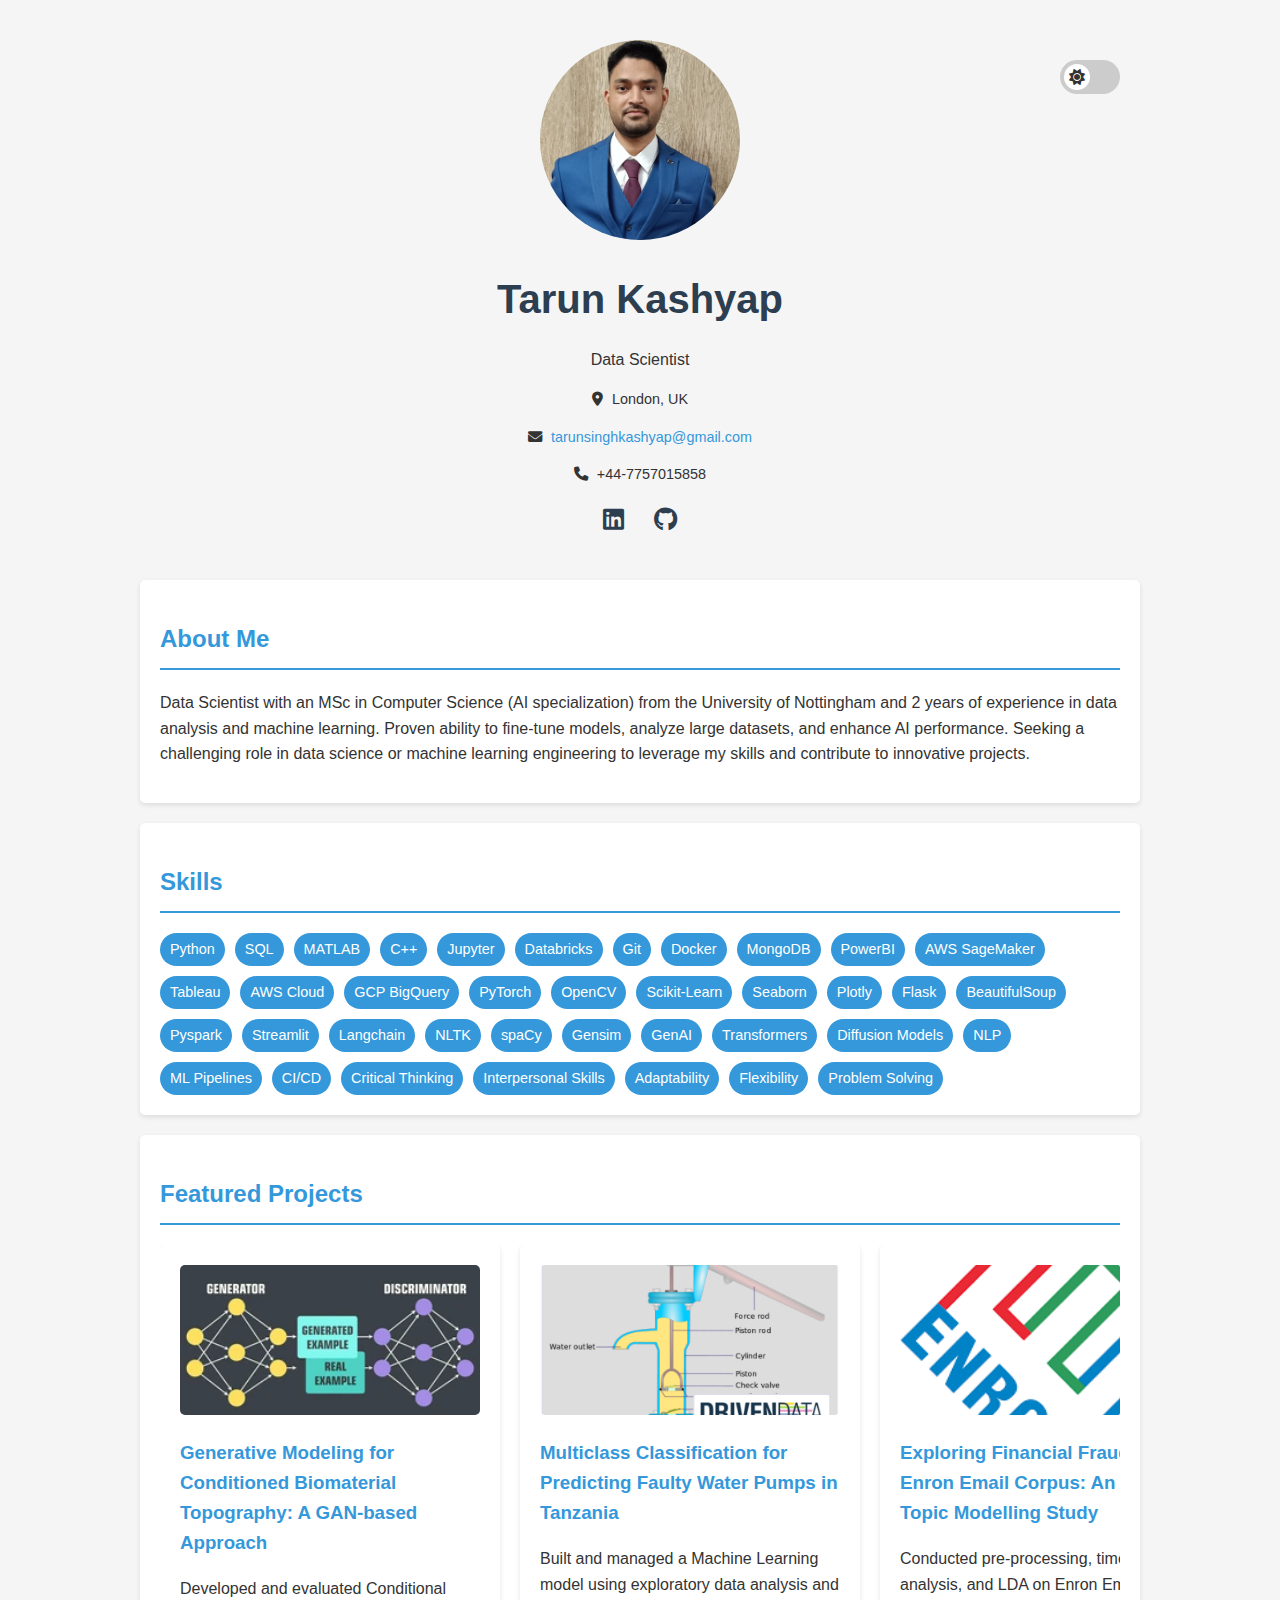
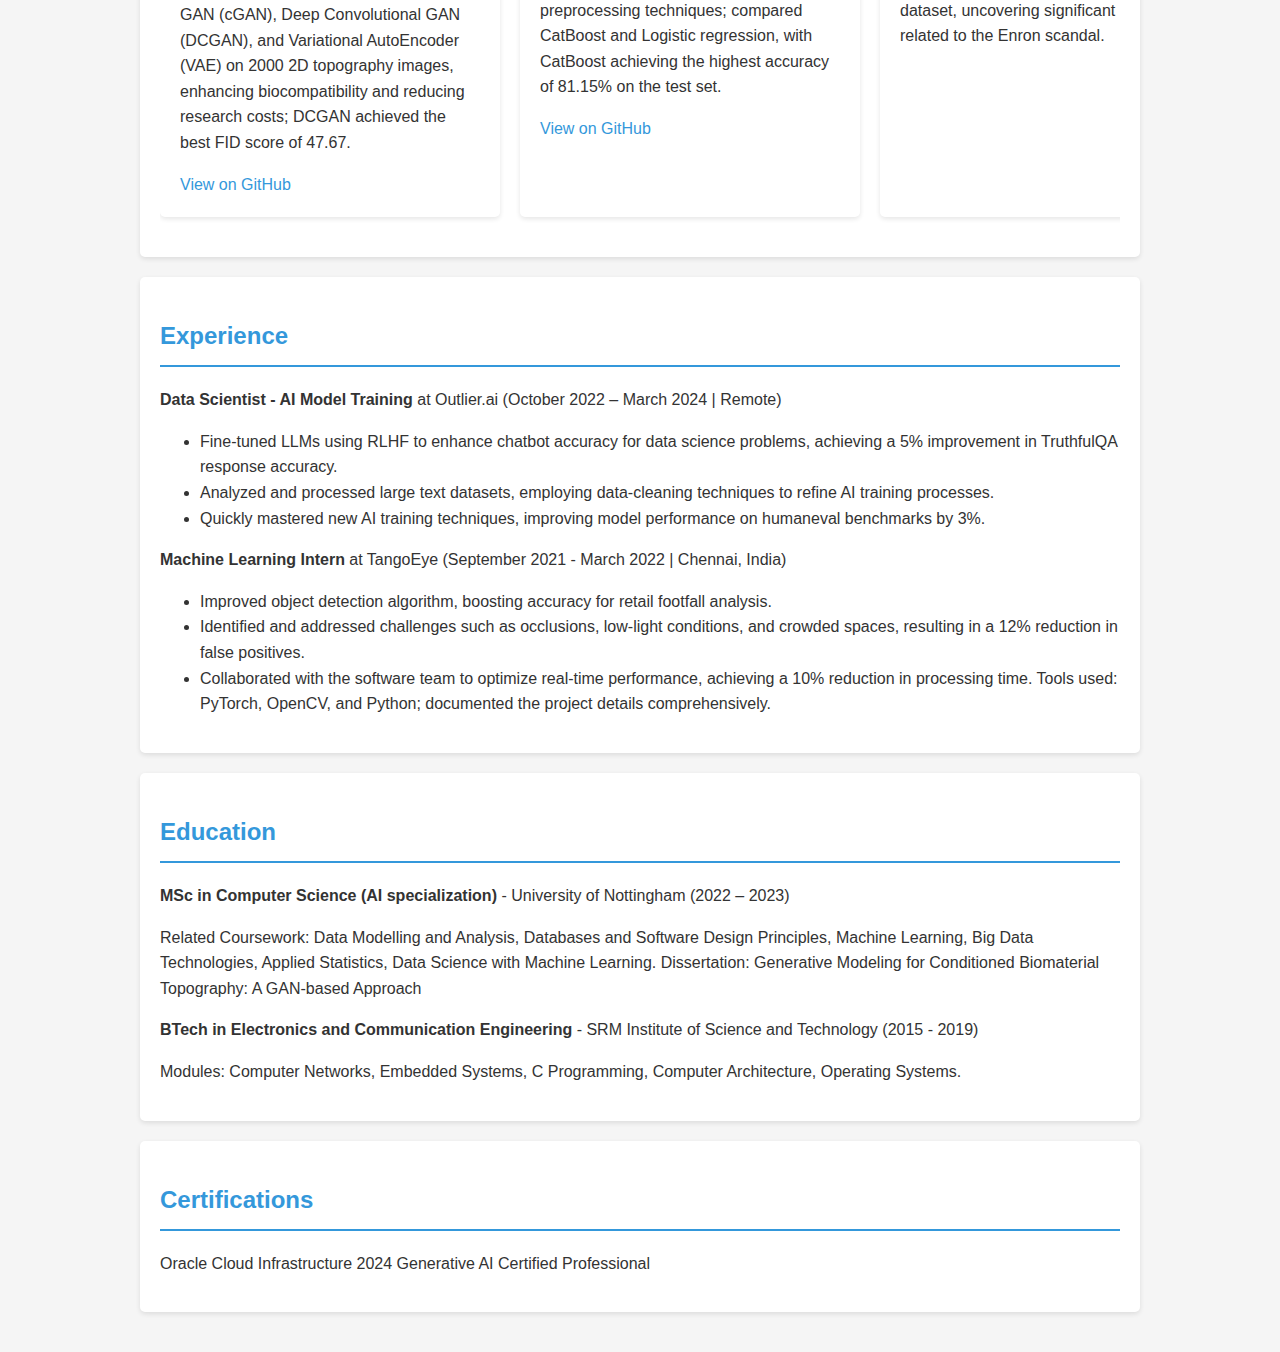
==== index.html @ b8c48413 "update" ====
<!DOCTYPE html>
<html lang="en">
<head>
  <meta charset="UTF-8">
  <meta name="viewport" content="width=device-width, initial-scale=1.0">
  <title>Tarun Kashyap - Data Scientist</title>
  <link rel="stylesheet" href="../css/styles.css">
  <link rel="stylesheet" href="https://cdnjs.cloudflare.com/ajax/libs/font-awesome/6.1.1/css/all.min.css">
  <script src="../js/scripts.js" defer></script>
</head>
<body>
  <header>
    <div class="theme-switch-wrapper">
      <label class="theme-switch" for="checkbox">
        <input type="checkbox" id="checkbox" />
        <div class="slider round"></div>
      </label>
    </div>
    <img src="html/images/profile-image.png" alt="Tarun Kashyap" class="profile-img">
    <h1>Tarun Kashyap</h1>
    <p>Data Scientist</p>
    <div class="personal-info">
      <p><i class="fas fa-map-marker-alt"></i> London, UK</p>
      <p><i class="fas fa-envelope"></i> <a href="mailto:tarunsinghkashyap@gmail.com">tarunsinghkashyap@gmail.com</a></p>
      <p><i class="fas fa-phone"></i> +44-7757015858</p>
    </div>
    <div class="contact-icons">
      <a href="https://www.linkedin.com/in/tarun-kashyap/" title="LinkedIn"><i class="fab fa-linkedin"></i></a>
      <a href="https://github.com/tarunk42" title="GitHub"><i class="fab fa-github"></i></a>
    </div>
  </header>

  <section class="section">
    <h2>About Me</h2>
    <p>Data Scientist with an MSc in Computer Science (AI specialization) from the University of Nottingham and 2 years of experience in data analysis and machine learning. Proven ability to fine-tune models, analyze large datasets, and enhance AI performance. Seeking a challenging role in data science or machine learning engineering to leverage my skills and contribute to innovative projects.</p>
  </section>

  <section class="section">
    <h2>Skills</h2>
    <div class="skills">
      <span class="skill">Python</span>
      <span class="skill">SQL</span>
      <span class="skill">MATLAB</span>
      <span class="skill">C++</span>
      <span class="skill">Jupyter</span>
      <span class="skill">Databricks</span>
      <span class="skill">Git</span>
      <span class="skill">Docker</span>
      <span class="skill">MongoDB</span>
      <span class="skill">PowerBI</span>
      <span class="skill">AWS SageMaker</span>
      <span class="skill">Tableau</span>
      <span class="skill">AWS Cloud</span>
      <span class="skill">GCP BigQuery</span>
      <span class="skill">PyTorch</span>
      <span class="skill">OpenCV</span>
      <span class="skill">Scikit-Learn</span>
      <span class="skill">Seaborn</span>
      <span class="skill">Plotly</span>
      <span class="skill">Flask</span>
      <span class="skill">BeautifulSoup</span>
      <span class="skill">Pyspark</span>
      <span class="skill">Streamlit</span>
      <span class="skill">Langchain</span>
      <span class="skill">NLTK</span>
      <span class="skill">spaCy</span>
      <span class="skill">Gensim</span>
      <span class="skill">GenAI</span>
      <span class="skill">Transformers</span>
      <span class="skill">Diffusion Models</span>
      <span class="skill">NLP</span>
      <span class="skill">ML Pipelines</span>
      <span class="skill">CI/CD</span>
      <span class="skill">Critical Thinking</span>
      <span class="skill">Interpersonal Skills</span>
      <span class="skill">Adaptability</span>
      <span class="skill">Flexibility</span>
      <span class="skill">Problem Solving</span>
    </div>
  </section>

  <section class="section">
    <h2>Featured Projects</h2>
    <div class="projects-container">
      <div class="projects">
        <div class="project">
          <img src="html/images/gan.png" alt="GAN Project" class="project-img">
          <h3>Generative Modeling for Conditioned Biomaterial Topography: A GAN-based Approach</h3>
          <p>Developed and evaluated Conditional GAN (cGAN), Deep Convolutional GAN (DCGAN), and Variational AutoEncoder (VAE) on 2000 2D topography images, enhancing biocompatibility and reducing research costs; DCGAN achieved the best FID score of 47.67.</p>
          <a href="https://github.com/tarunk42/Masters_Dissertation">View on GitHub</a>
        </div>
        <div class="project">
          <img src="html/images/tanzania.png" alt="Water Pump Classification" class="project-img">
          <h3>Multiclass Classification for Predicting Faulty Water Pumps in Tanzania</h3>
          <p>Built and managed a Machine Learning model using exploratory data analysis and preprocessing techniques; compared CatBoost and Logistic regression, with CatBoost achieving the highest accuracy of 81.15% on the test set.</p>
          <a href="https://github.com/tarunk42/Multiclass-Classification-for-Predicting-Faulty-Water-Pumps-in-Tanzania">View on GitHub</a>
        </div>
        <div class="project">
          <img src="html/images/enron.png" alt="Enron Email Analysis" class="project-img">
          <h3>Exploring Financial Fraud in Enron Email Corpus: An LDA Topic Modelling Study</h3>
          <p>Conducted pre-processing, time-series analysis, and LDA on Enron Email dataset, uncovering significant insights related to the Enron scandal.</p>
          <!-- <a href="https://github.com/tarunk42/enron-email-analysis">View on GitHub</a> -->
        </div>
        <div class="project">
          <img src="html/images/h1n1_flu.png" alt="H1N1 Vaccine Prediction" class="project-img">
          <h3>H1N1 and Seasonal Vaccine Prediction</h3>
          <p>Predicted H1N1/seasonal flu vaccine uptake using NCIRD's 2009 U.S. pandemic data, applying data wrangling, preprocessing, and feature engineering techniques. Implemented Logistic Regression and XGBoost models, with XGBoost achieving the best performance with an ROC score of 0.8535.</p>
          <!-- <a href="https://github.com/tarunk42/h1n1-vaccine-prediction">View on GitHub</a> -->
        </div>
      </div>
    </div>
  </section>
  
  <section class="section">
    <h2>Experience</h2>
    <p><strong>Data Scientist - AI Model Training</strong> at Outlier.ai (October 2022 – March 2024 | Remote)</p>
    <ul>
      <li>Fine-tuned LLMs using RLHF to enhance chatbot accuracy for data science problems, achieving a 5% improvement in TruthfulQA response accuracy.</li>
      <li>Analyzed and processed large text datasets, employing data-cleaning techniques to refine AI training processes.</li>
      <li>Quickly mastered new AI training techniques, improving model performance on humaneval benchmarks by 3%.</li>
    </ul>
    <p><strong>Machine Learning Intern</strong> at TangoEye (September 2021 - March 2022 | Chennai, India)</p>
    <ul>
      <li>Improved object detection algorithm, boosting accuracy for retail footfall analysis.</li>
      <li>Identified and addressed challenges such as occlusions, low-light conditions, and crowded spaces, resulting in a 12% reduction in false positives.</li>
      <li>Collaborated with the software team to optimize real-time performance, achieving a 10% reduction in processing time. Tools used: PyTorch, OpenCV, and Python; documented the project details comprehensively.</li>
    </ul>
  </section>

  <section class="section">
    <h2>Education</h2>
    <p><strong>MSc in Computer Science (AI specialization)</strong> - University of Nottingham (2022 – 2023)</p>
    <p>Related Coursework: Data Modelling and Analysis, Databases and Software Design Principles, Machine Learning, Big Data Technologies, Applied Statistics, Data Science with Machine Learning. Dissertation: Generative Modeling for Conditioned Biomaterial Topography: A GAN-based Approach</p>
    <p><strong>BTech in Electronics and Communication Engineering</strong> - SRM Institute of Science and Technology (2015 - 2019)</p>
    <p>Modules: Computer Networks, Embedded Systems, C Programming, Computer Architecture, Operating Systems.</p>
  </section>

  <section class="section">
    <h2>Certifications</h2>
    <p>Oracle Cloud Infrastructure 2024 Generative AI Certified Professional</p>
  </section>

  <button id="scroll-to-top" title="Go to top">
    <i class="fas fa-arrow-up"></i>
  </button>

</body>
</html>
---- css/styles.css ----
:root {
  --bg-color: #f5f5f5;
  --text-color: #333;
  --header-color: #2c3e50;
  --accent-color: #3498db;
  --section-bg: white;
  --shadow-color: rgba(0,0,0,0.1);
}
body {
  font-family: 'Roboto', sans-serif;
  line-height: 1.6;
  color: var(--text-color);
  max-width: 1000px;
  margin: 0 auto;
  padding: 20px;
  background-color: var(--bg-color);
  transition: background-color 0.3s, color 0.3s;
}
body.dark-theme {
  --bg-color: #1a1a1a;
  --text-color: #f5f5f5;
  --header-color: #ecf0f1;
  --accent-color: #3498db;
  --section-bg: #2c3e50;
  --shadow-color: rgba(255,255,255,0.1);
}
header {
  text-align: center;
  margin-bottom: 40px;
  position: relative;
}
h1 {
  color: var(--header-color);
  font-size: 2.5em;
  margin-bottom: 10px;
}
h2 {
  color: var(--accent-color);
  border-bottom: 2px solid var(--accent-color);
  padding-bottom: 10px;
}
.profile-img {
  width: 200px;
  height: 200px;
  border-radius: 50%;
  margin: 20px auto;
  display: block;
  object-fit: cover;
}
.section {
  background-color: var(--section-bg);
  padding: 20px;
  margin-bottom: 20px;
  border-radius: 5px;
  box-shadow: 0 2px 5px var(--shadow-color);
}
.skills {
  display: flex;
  flex-wrap: wrap;
  gap: 10px;
}
.skill {
  background-color: var(--accent-color);
  color: white;
  padding: 5px 10px;
  border-radius: 20px;
  font-size: 0.9em;
}
.projects-container {
  overflow-x: auto;
  padding-bottom: 20px;
}
.projects {
  display: flex;
  gap: 20px;
  width: max-content;
}
.project {
  background-color: var(--section-bg);
  border-radius: 5px;
  box-shadow: 0 2px 5px var(--shadow-color);
  padding: 20px;
  transition: transform 0.3s ease;
  width: 300px;
  flex-shrink: 0;
}
.project:hover {
  transform: translateY(-5px);
}
.project h3 {
  color: var(--accent-color);
  margin-top: 0;
}
.project-img {
  width: 100%;
  height: 150px;
  object-fit: cover;
  border-radius: 5px;
  margin-bottom: 15px;
}
a {
  color: var(--accent-color);
  text-decoration: none;
}
a:hover {
  text-decoration: underline;
}
.contact-icons {
  display: flex;
  justify-content: center;
  gap: 30px;
  margin-top: 15px;
}
.contact-icons a {
  color: var(--header-color);
  font-size: 1.5em;
  transition: color 0.3s ease;
}
.contact-icons a:hover {
  color: var(--accent-color);
}
.personal-info {
  font-size: 0.9em;
  color: var(--text-color);
  margin-top: 5px;
}
.personal-info i {
  margin-right: 5px;
}
.theme-switch-wrapper {
  position: absolute;
  top: 20px;
  right: 20px;
  display: flex;
  align-items: center;
}
.theme-switch {
  display: inline-block;
  height: 34px;
  position: relative;
  width: 60px;
}
.theme-switch input {
  display:none;
}
.slider {
  background-color: #ccc;
  bottom: 0;
  cursor: pointer;
  left: 0;
  position: absolute;
  right: 0;
  top: 0;
  transition: .4s;
}
.slider:before {
  background-color: #fff;
  bottom: 4px;
  content: "\f185";
  font-family: 'Font Awesome 5 Free';
  font-weight: 900;
  height: 26px;
  left: 4px;
  line-height: 26px;
  position: absolute;
  text-align: center;
  transition: .4s;
  width: 26px;
}
input:checked + .slider {
  background-color: var(--accent-color);
}
input:checked + .slider:before {
  transform: translateX(26px);
  content: "\f186";
}
.slider.round {
  border-radius: 34px;
}
.slider.round:before {
  border-radius: 50%;
}
#scroll-to-top {
  position: fixed;
  bottom: 20px;
  right: 20px;
  background-color: var(--accent-color);
  color: white;
  border: none;
  border-radius: 50%;
  width: 50px;
  height: 50px;
  font-size: 24px;
  cursor: pointer;
  display: none;
  transition: opacity 0.3s, visibility 0.3s;
  opacity: 0;
  visibility: hidden;
  z-index: 1000;
}
#scroll-to-top:hover {
  background-color: #2980b9;
}
#scroll-to-top.visible {
  display: block;
  opacity: 1;
  visibility: visible;
}
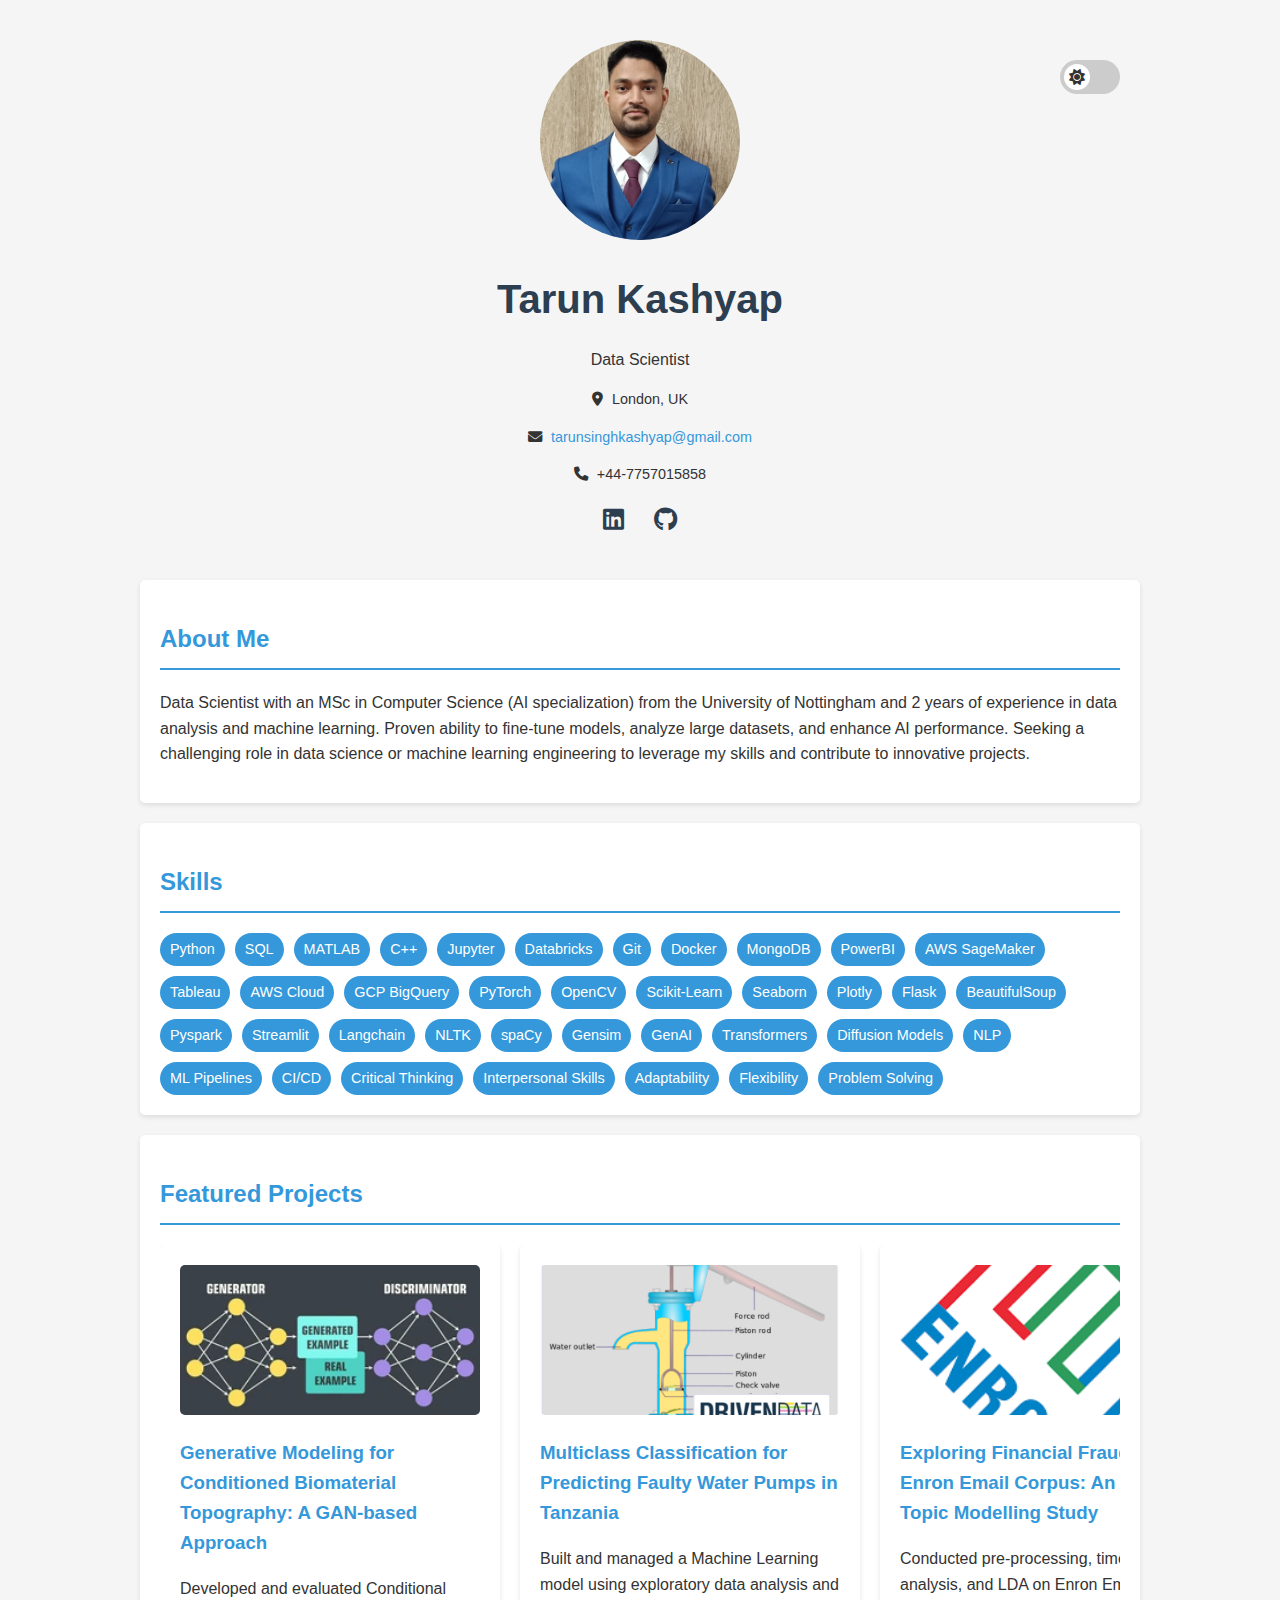
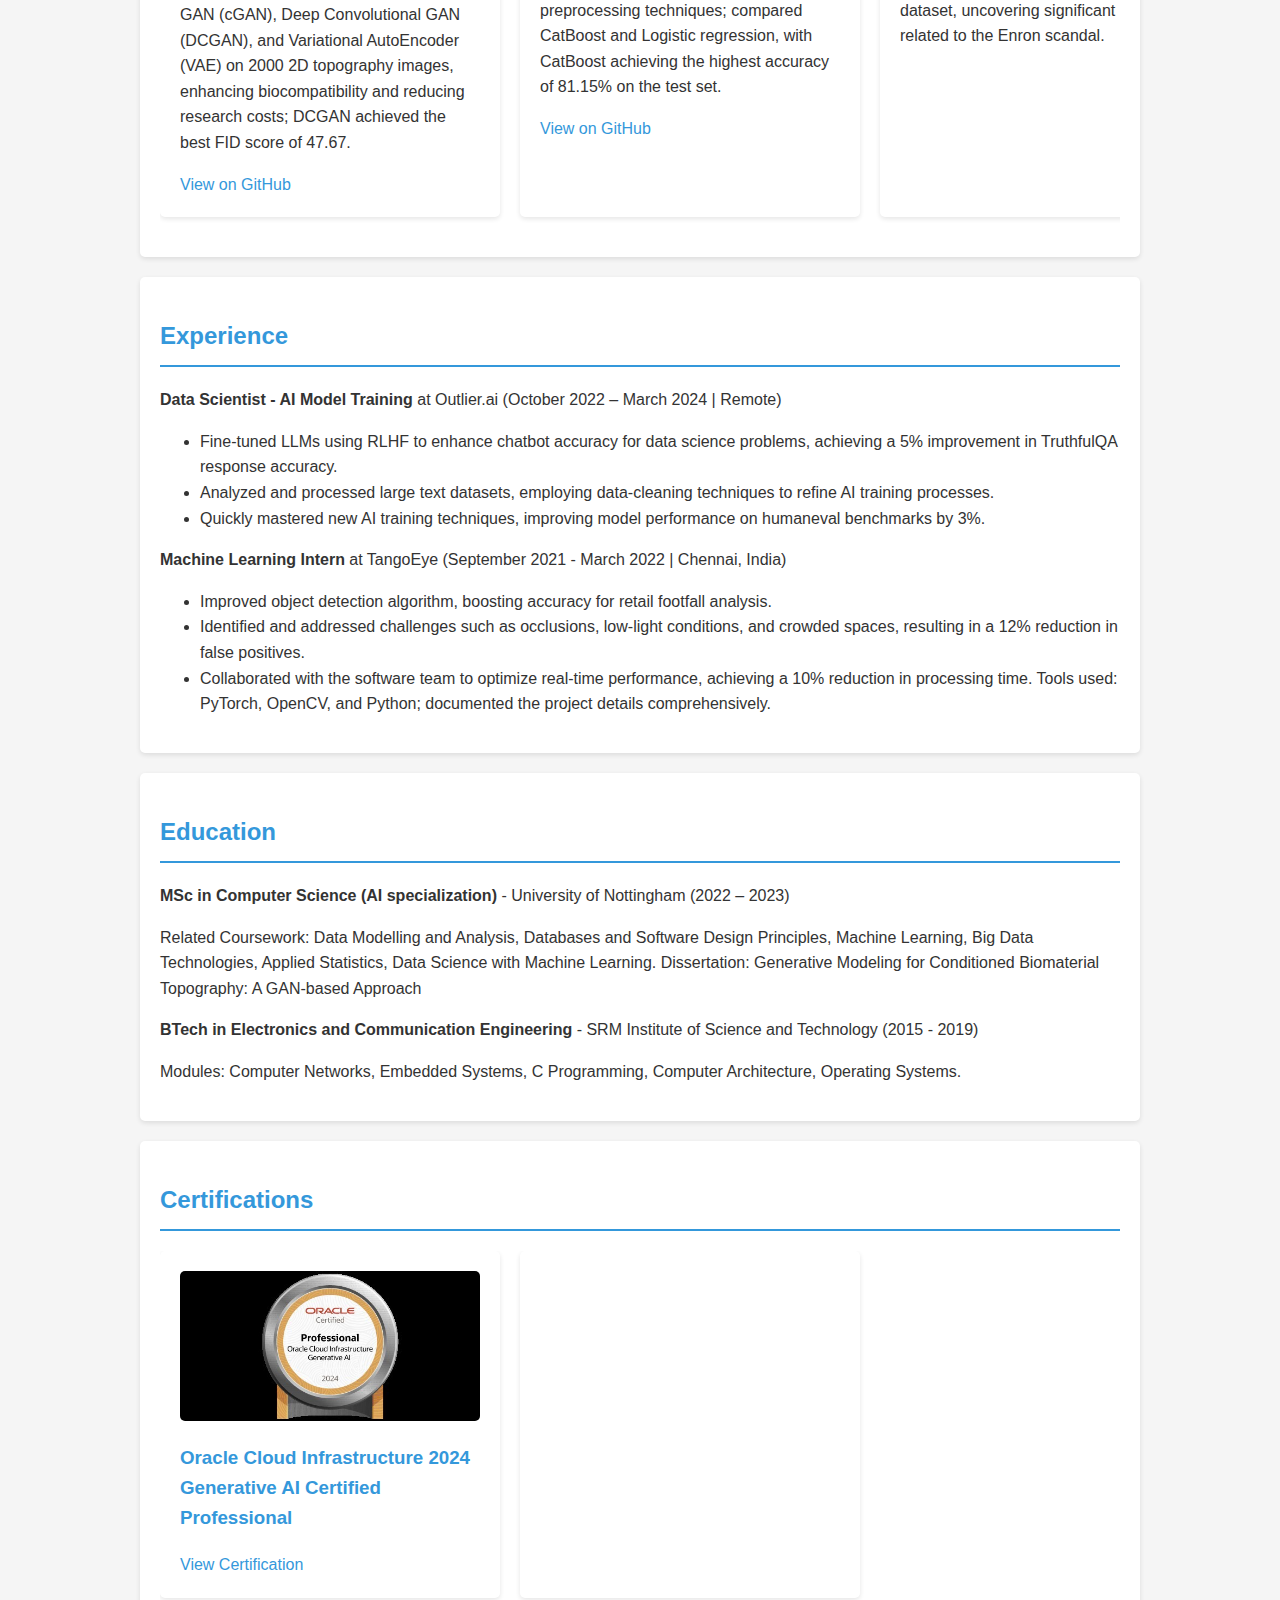
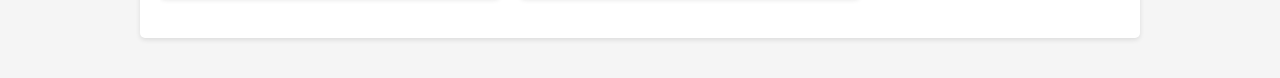
==== commit c6f8ce64: "certification" ====
--- a/index.html
+++ b/index.html
@@ -137,7 +137,16 @@
 
   <section class="section">
     <h2>Certifications</h2>
-    <p>Oracle Cloud Infrastructure 2024 Generative AI Certified Professional</p>
+    <div class="projects-container">
+      <div class="projects">
+        <div class="project">
+          <img src="html/images/certification.jpg" alt="GAN Project" class="project-img">
+          <h3>Oracle Cloud Infrastructure 2024 Generative AI Certified Professional</h3>
+          <a href="https://catalog-education.oracle.com/pls/certview/sharebadge?id=42A19369B43EAD4795D42077953FCA64D907F205FBCA4A24A3C10E869C2F4BA9">View Certification</a>
+        </div>
+        <div class="project">
+      </div>
+    </div>
   </section>
 
   <button id="scroll-to-top" title="Go to top">
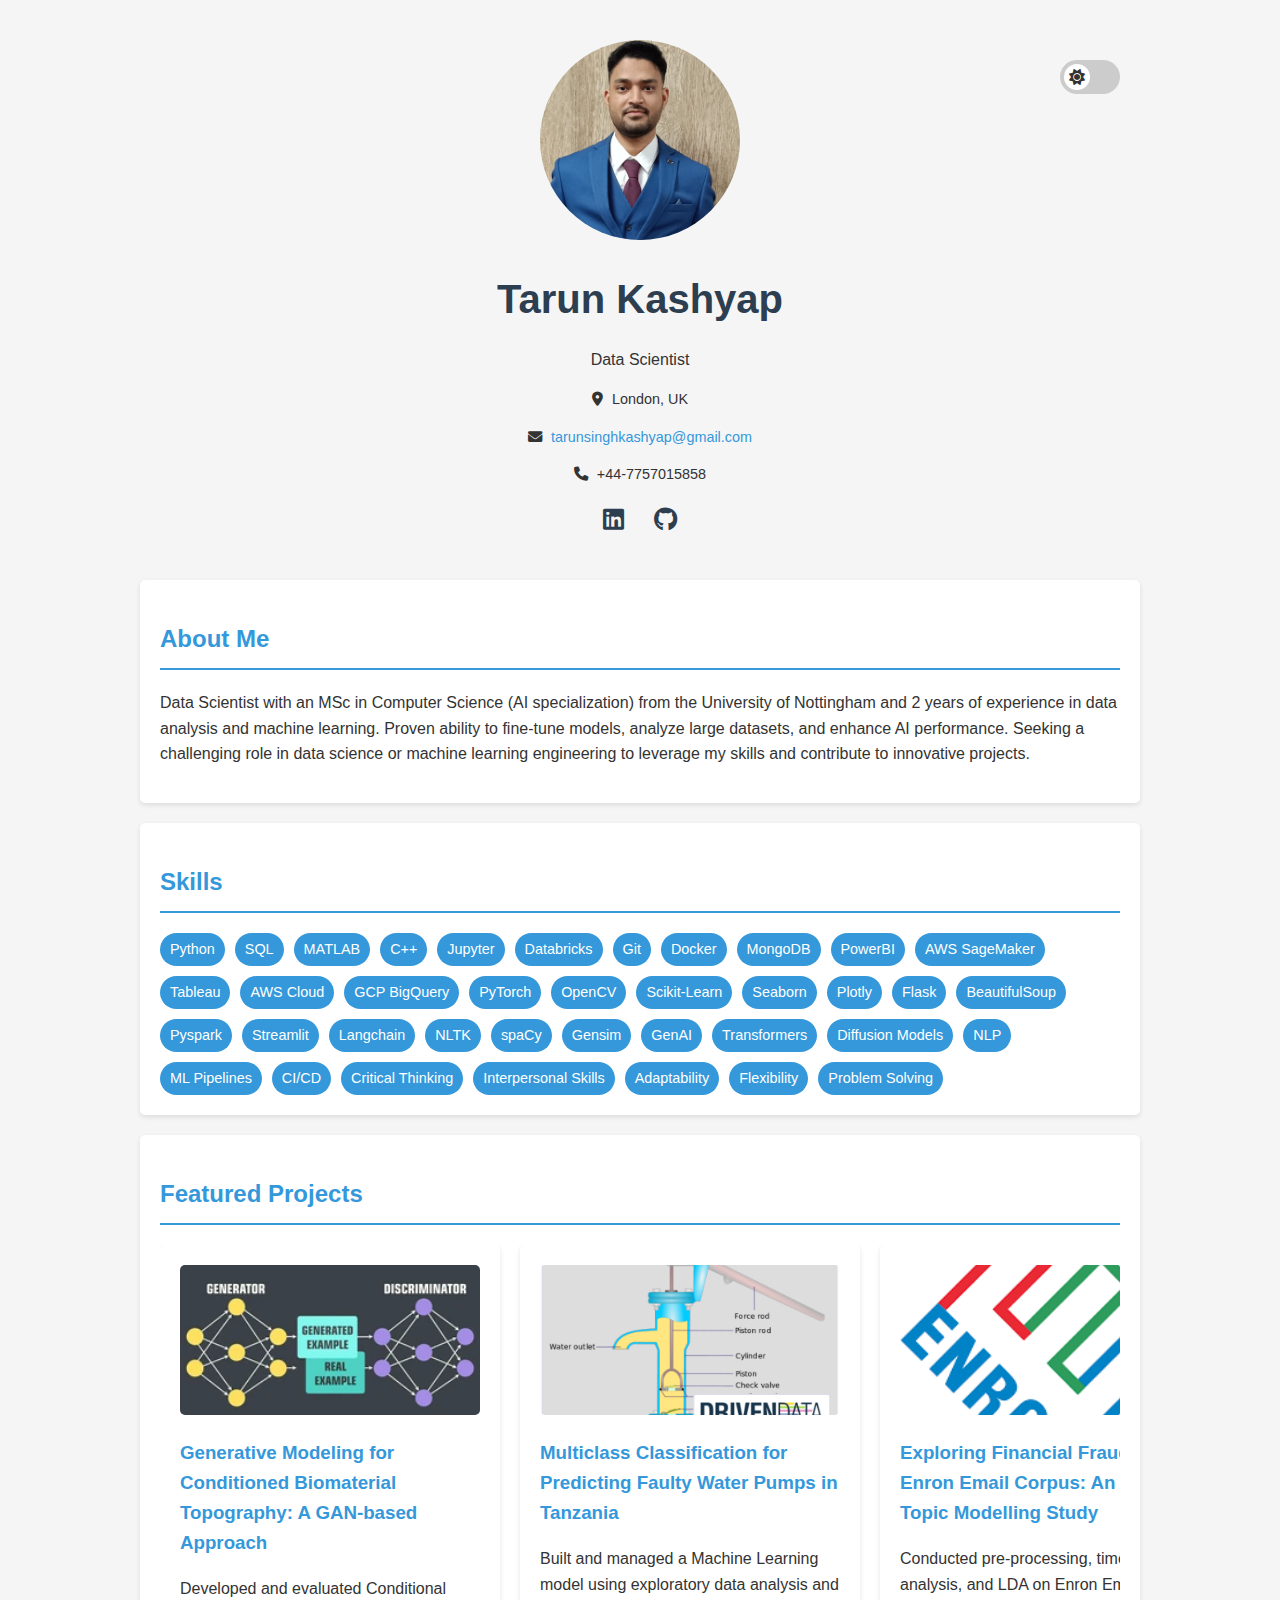
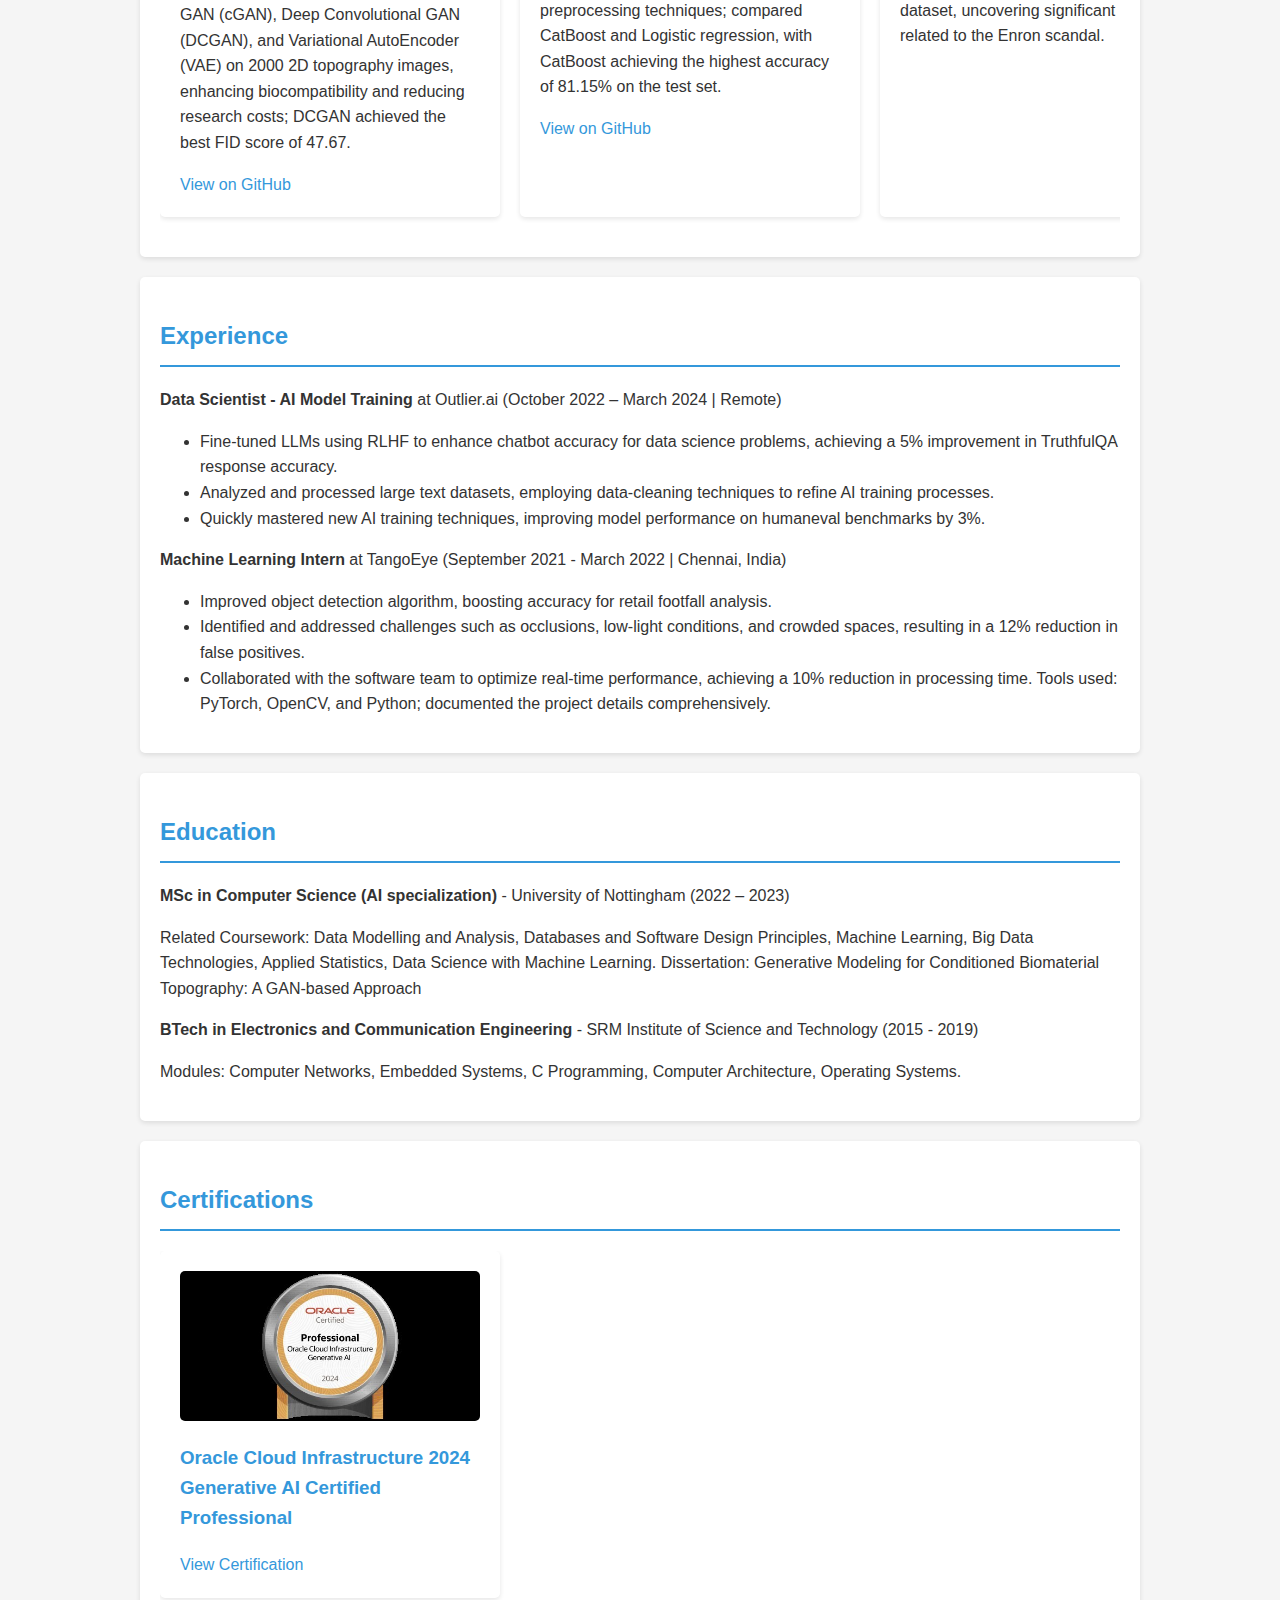
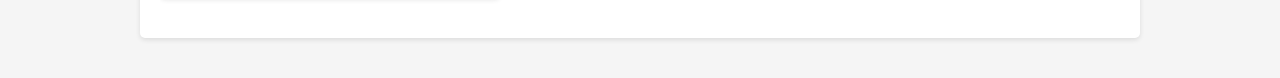
==== commit a41bee61: "certifications" ====
--- a/index.html
+++ b/index.html
@@ -144,7 +144,6 @@
           <h3>Oracle Cloud Infrastructure 2024 Generative AI Certified Professional</h3>
           <a href="https://catalog-education.oracle.com/pls/certview/sharebadge?id=42A19369B43EAD4795D42077953FCA64D907F205FBCA4A24A3C10E869C2F4BA9">View Certification</a>
         </div>
-        <div class="project">
       </div>
     </div>
   </section>
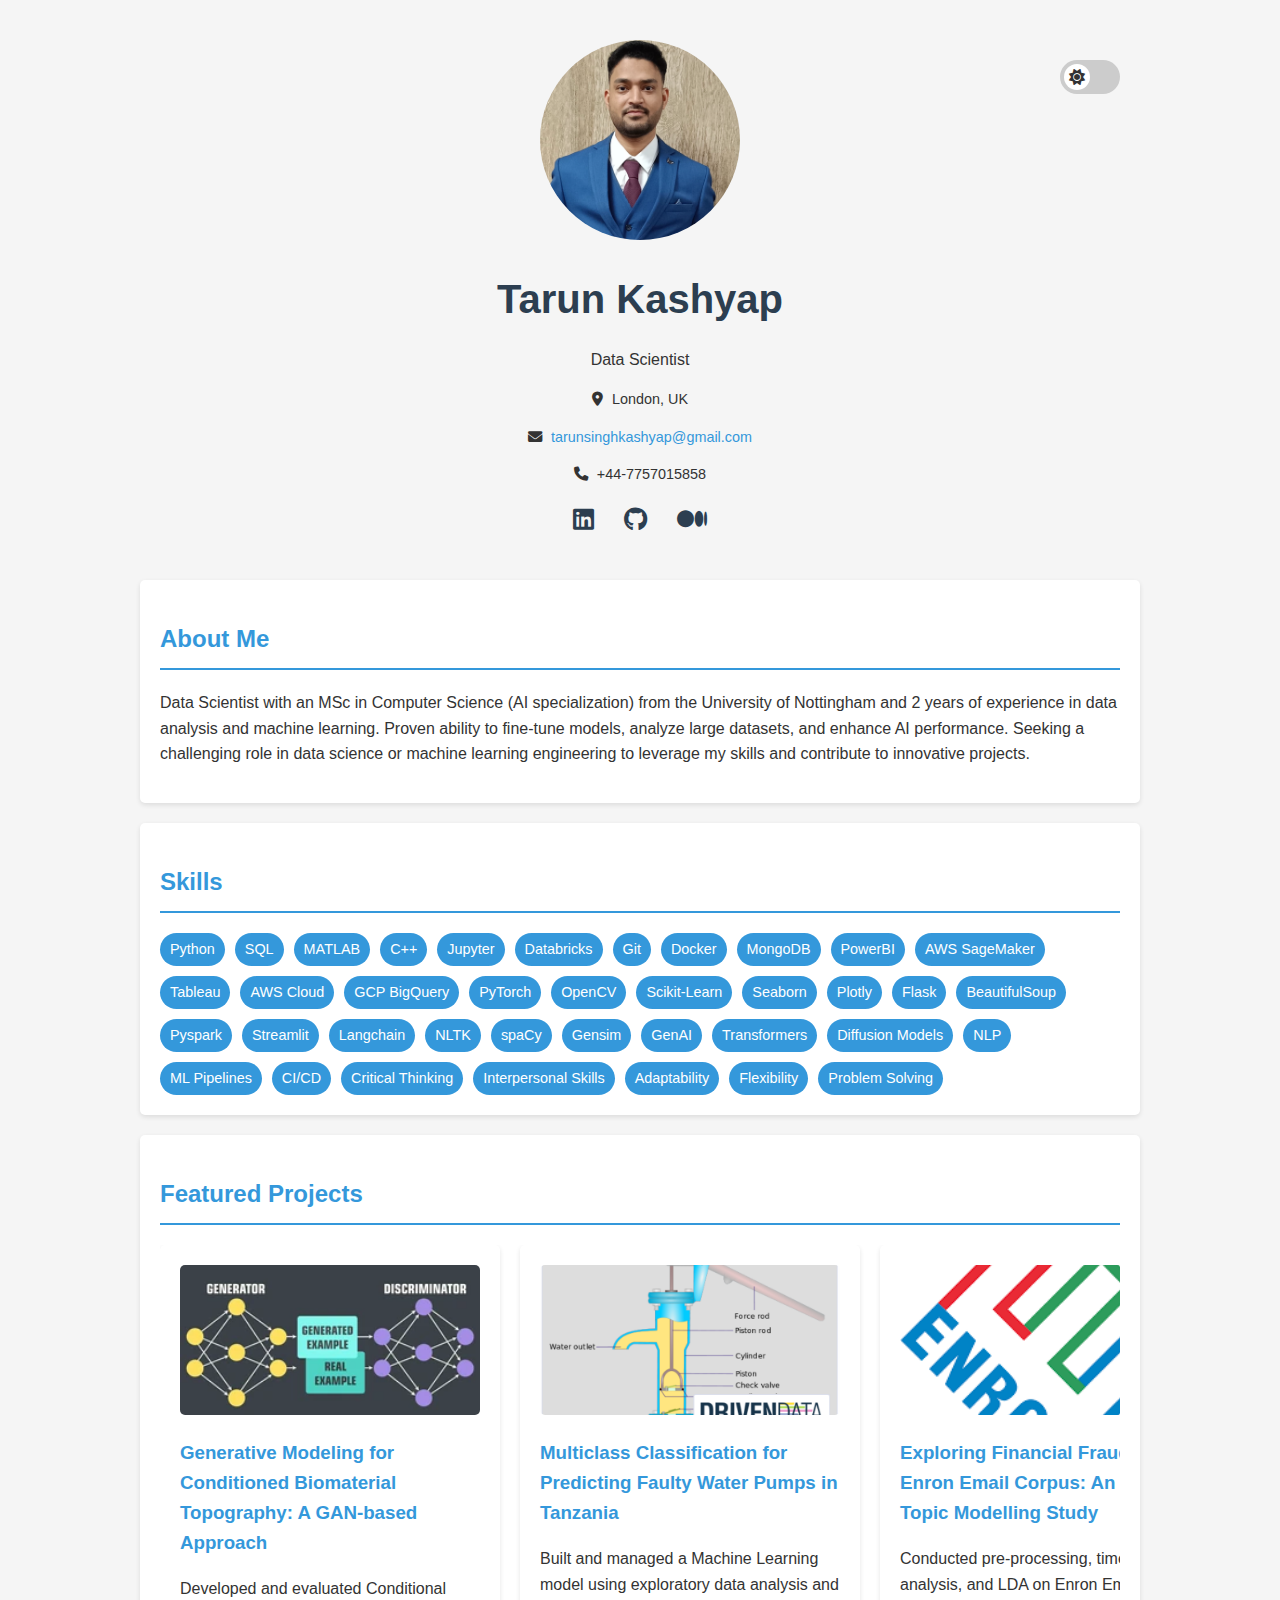
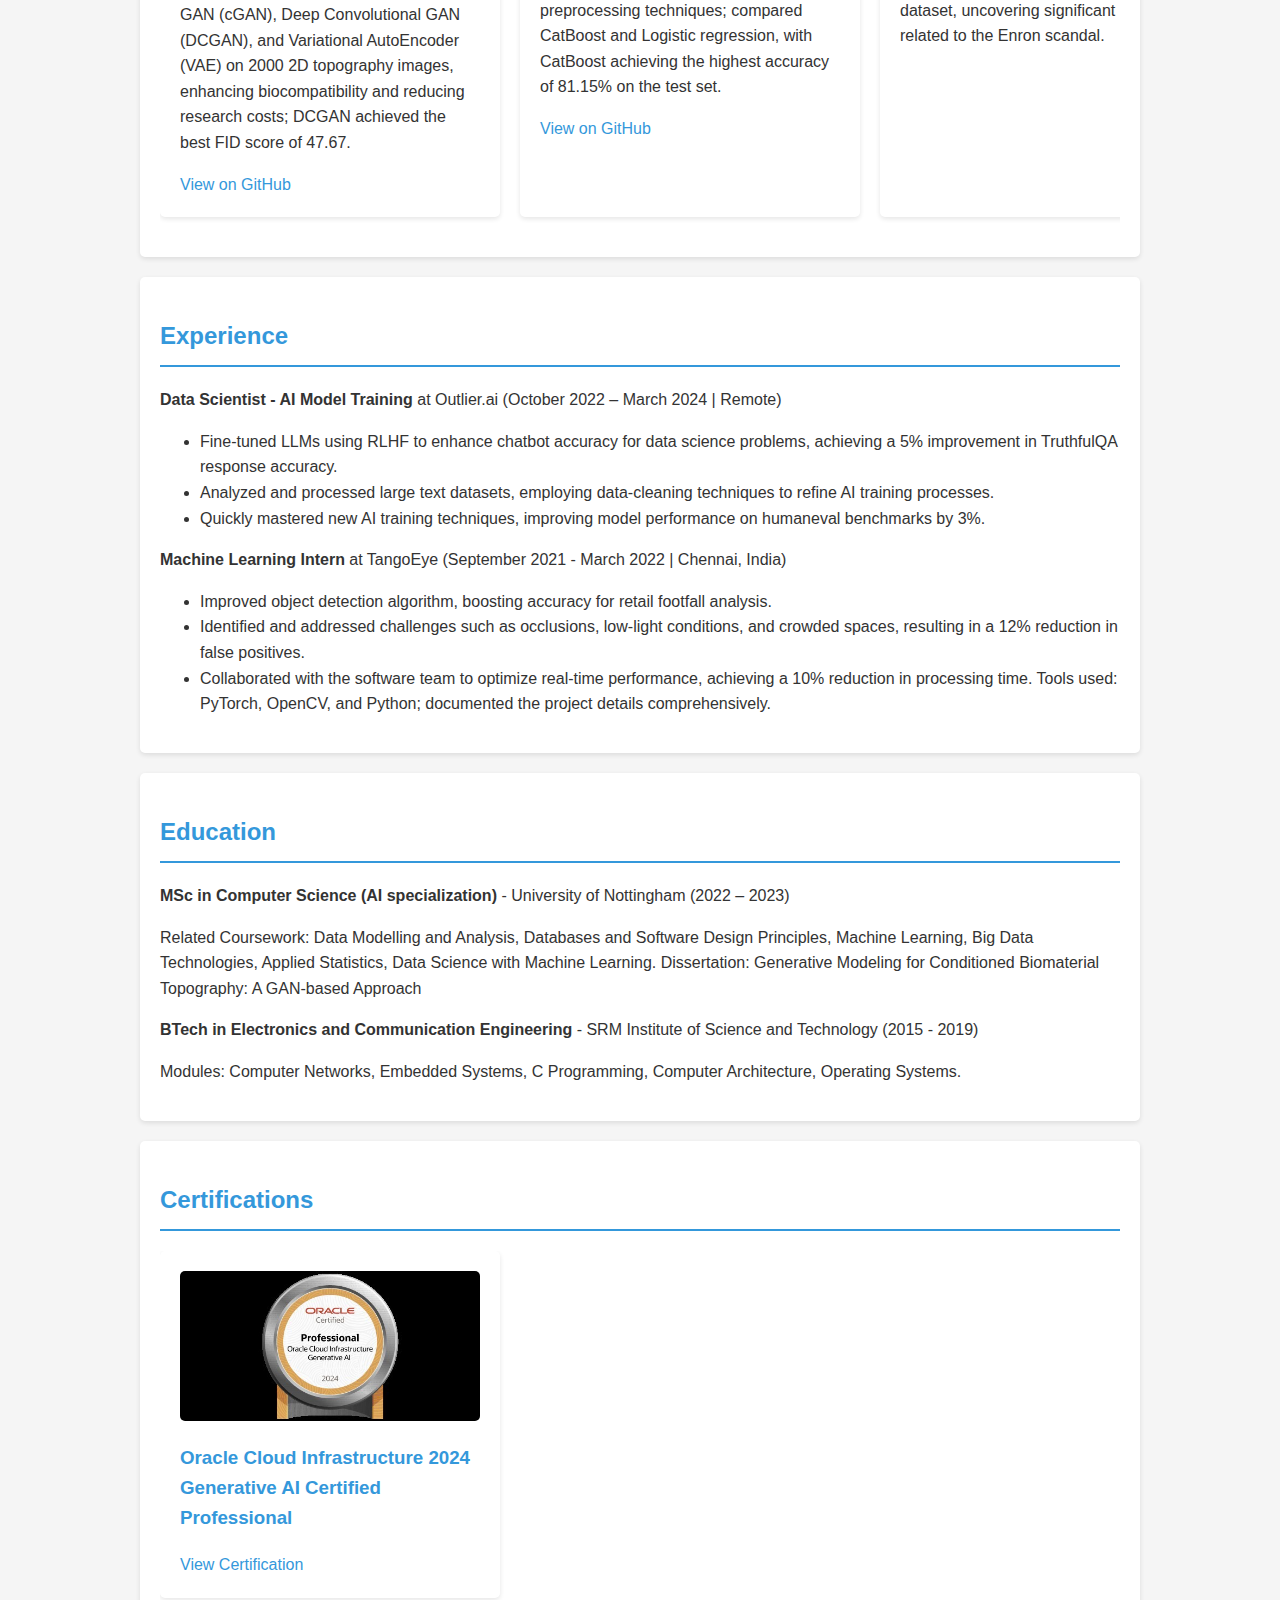
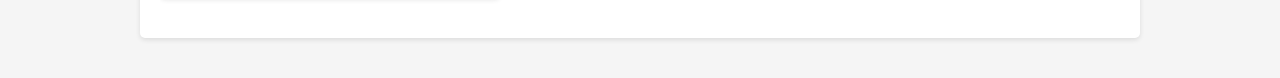
==== commit 36fe2762: "added medium link" ====
--- a/index.html
+++ b/index.html
@@ -27,6 +27,7 @@
     <div class="contact-icons">
       <a href="https://www.linkedin.com/in/tarun-kashyap/" title="LinkedIn"><i class="fab fa-linkedin"></i></a>
       <a href="https://github.com/tarunk42" title="GitHub"><i class="fab fa-github"></i></a>
+      <a href="https://medium.com/@tarunsinghkashyap" title="Medium"><i class="fab fa-medium"></i></a>
     </div>
   </header>
 
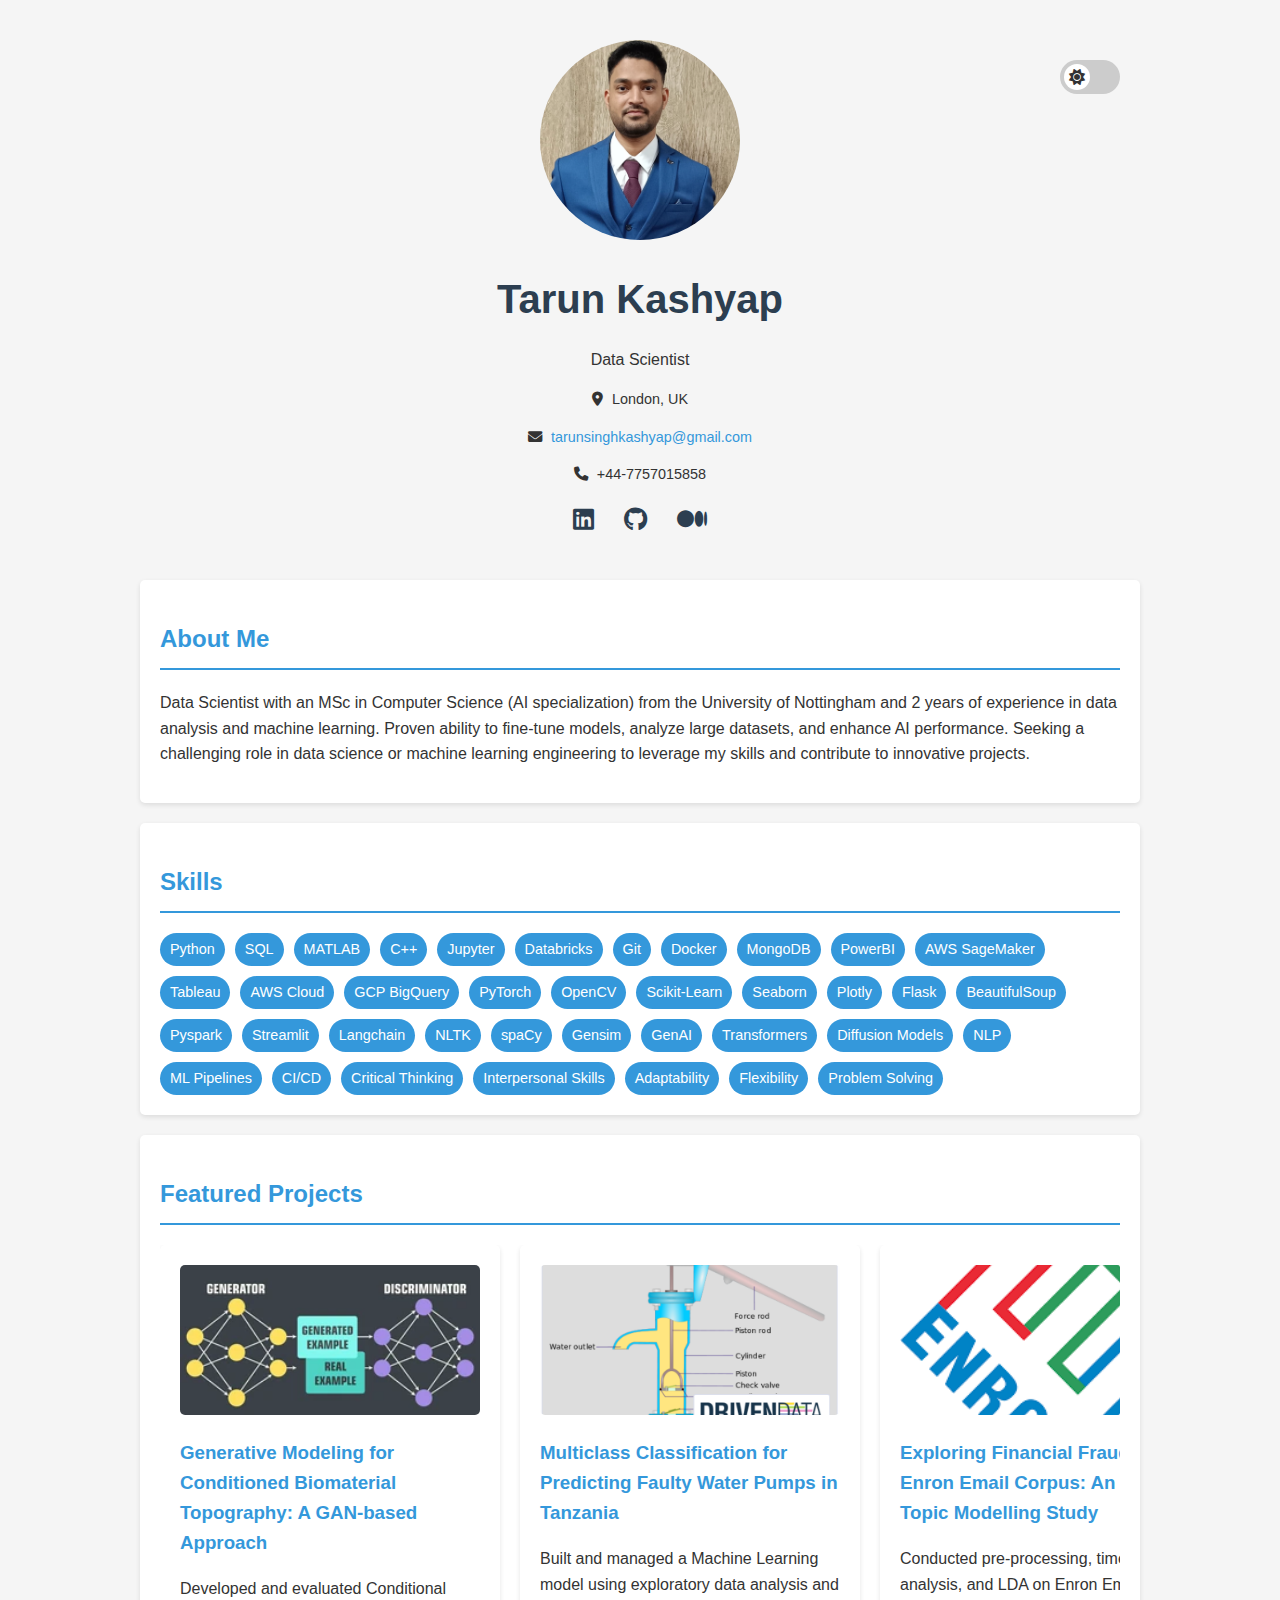
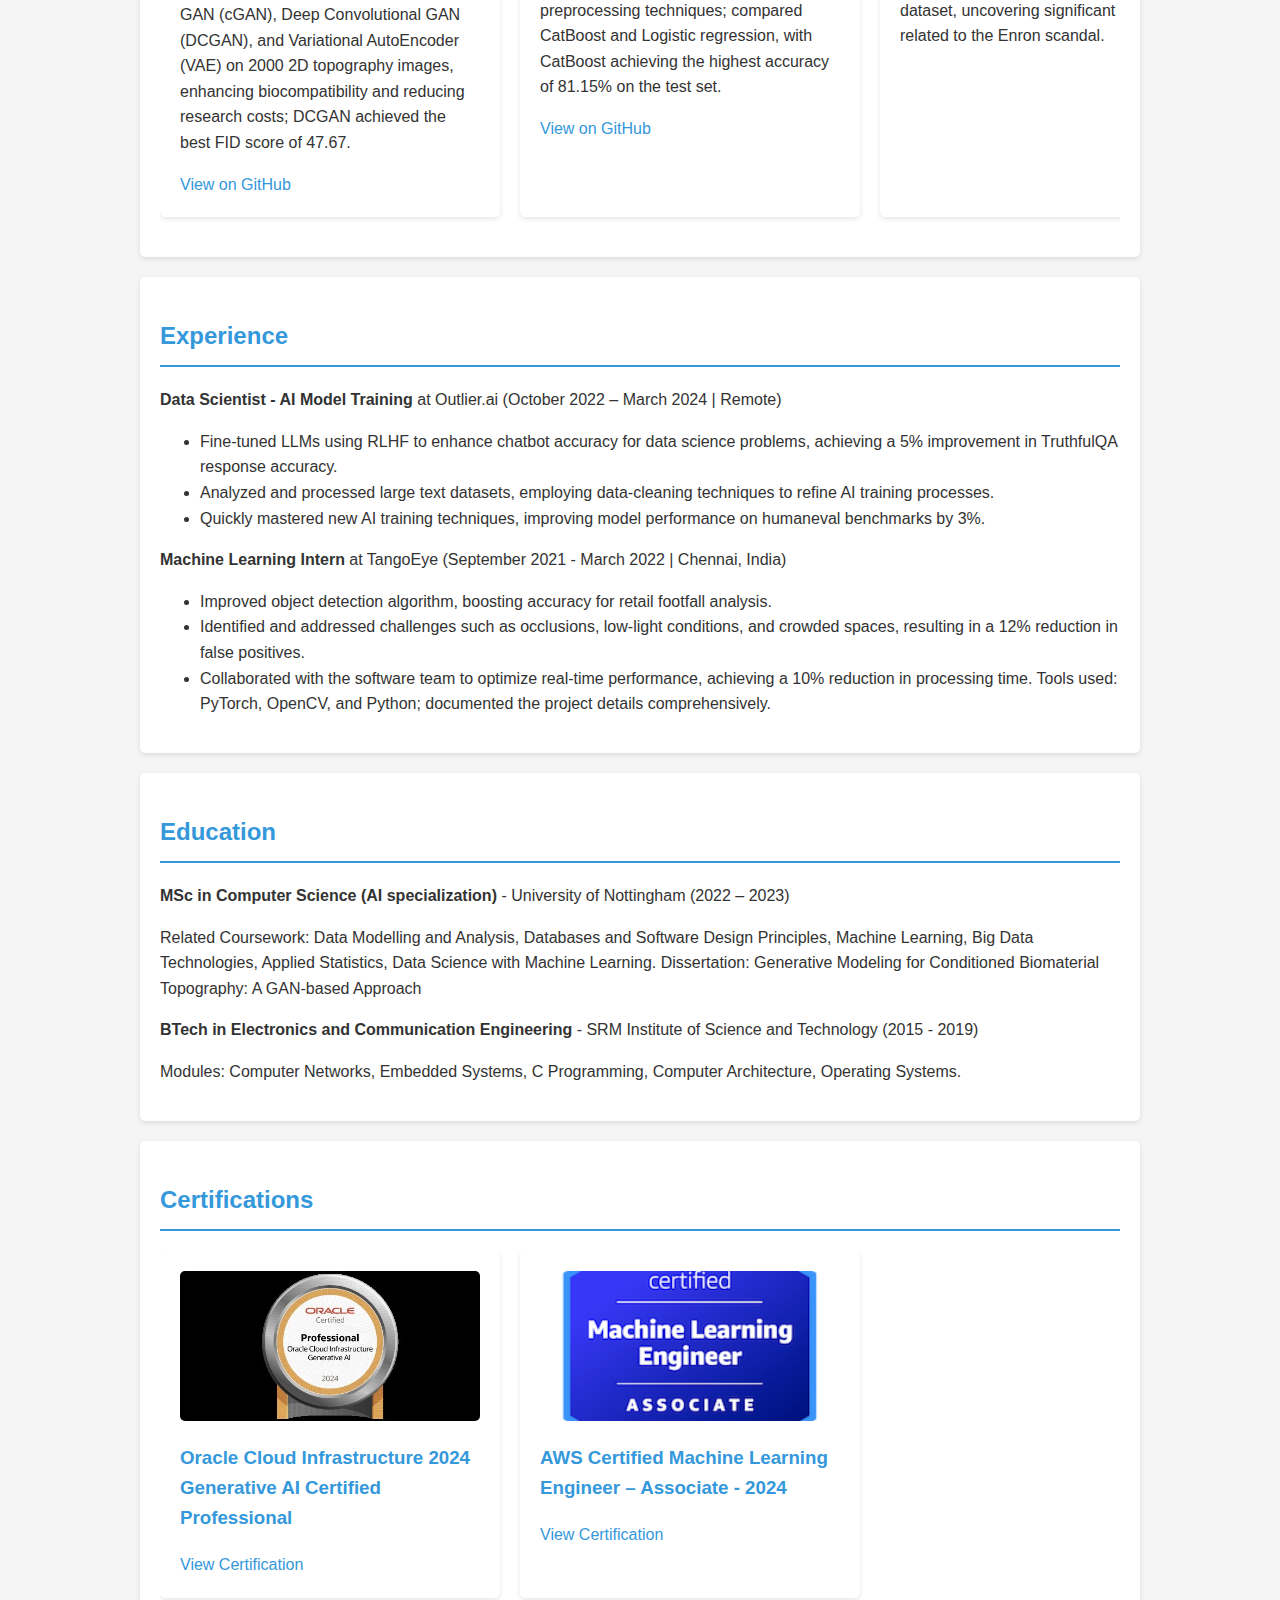
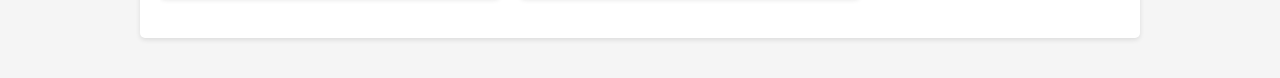
==== commit a577d674: "Added Certitificate AWS" ====
--- a/index.html
+++ b/index.html
@@ -145,10 +145,14 @@
           <h3>Oracle Cloud Infrastructure 2024 Generative AI Certified Professional</h3>
           <a href="https://catalog-education.oracle.com/pls/certview/sharebadge?id=42A19369B43EAD4795D42077953FCA64D907F205FBCA4A24A3C10E869C2F4BA9">View Certification</a>
         </div>
+        <div class="project">
+          <img src="html/images/aws-certified-machine-learning-engineer-associate.png" alt="AWS Certification" class="project-img">
+          <h3>AWS Certified Machine Learning Engineer – Associate - 2024</h3>
+          <a href="https://www.credly.com/badges/758ed03d-4716-4978-abe8-57dc4838efe6/public_url">View Certification</a>
+        </div>
       </div>
     </div>
   </section>
-
   <button id="scroll-to-top" title="Go to top">
     <i class="fas fa-arrow-up"></i>
   </button>
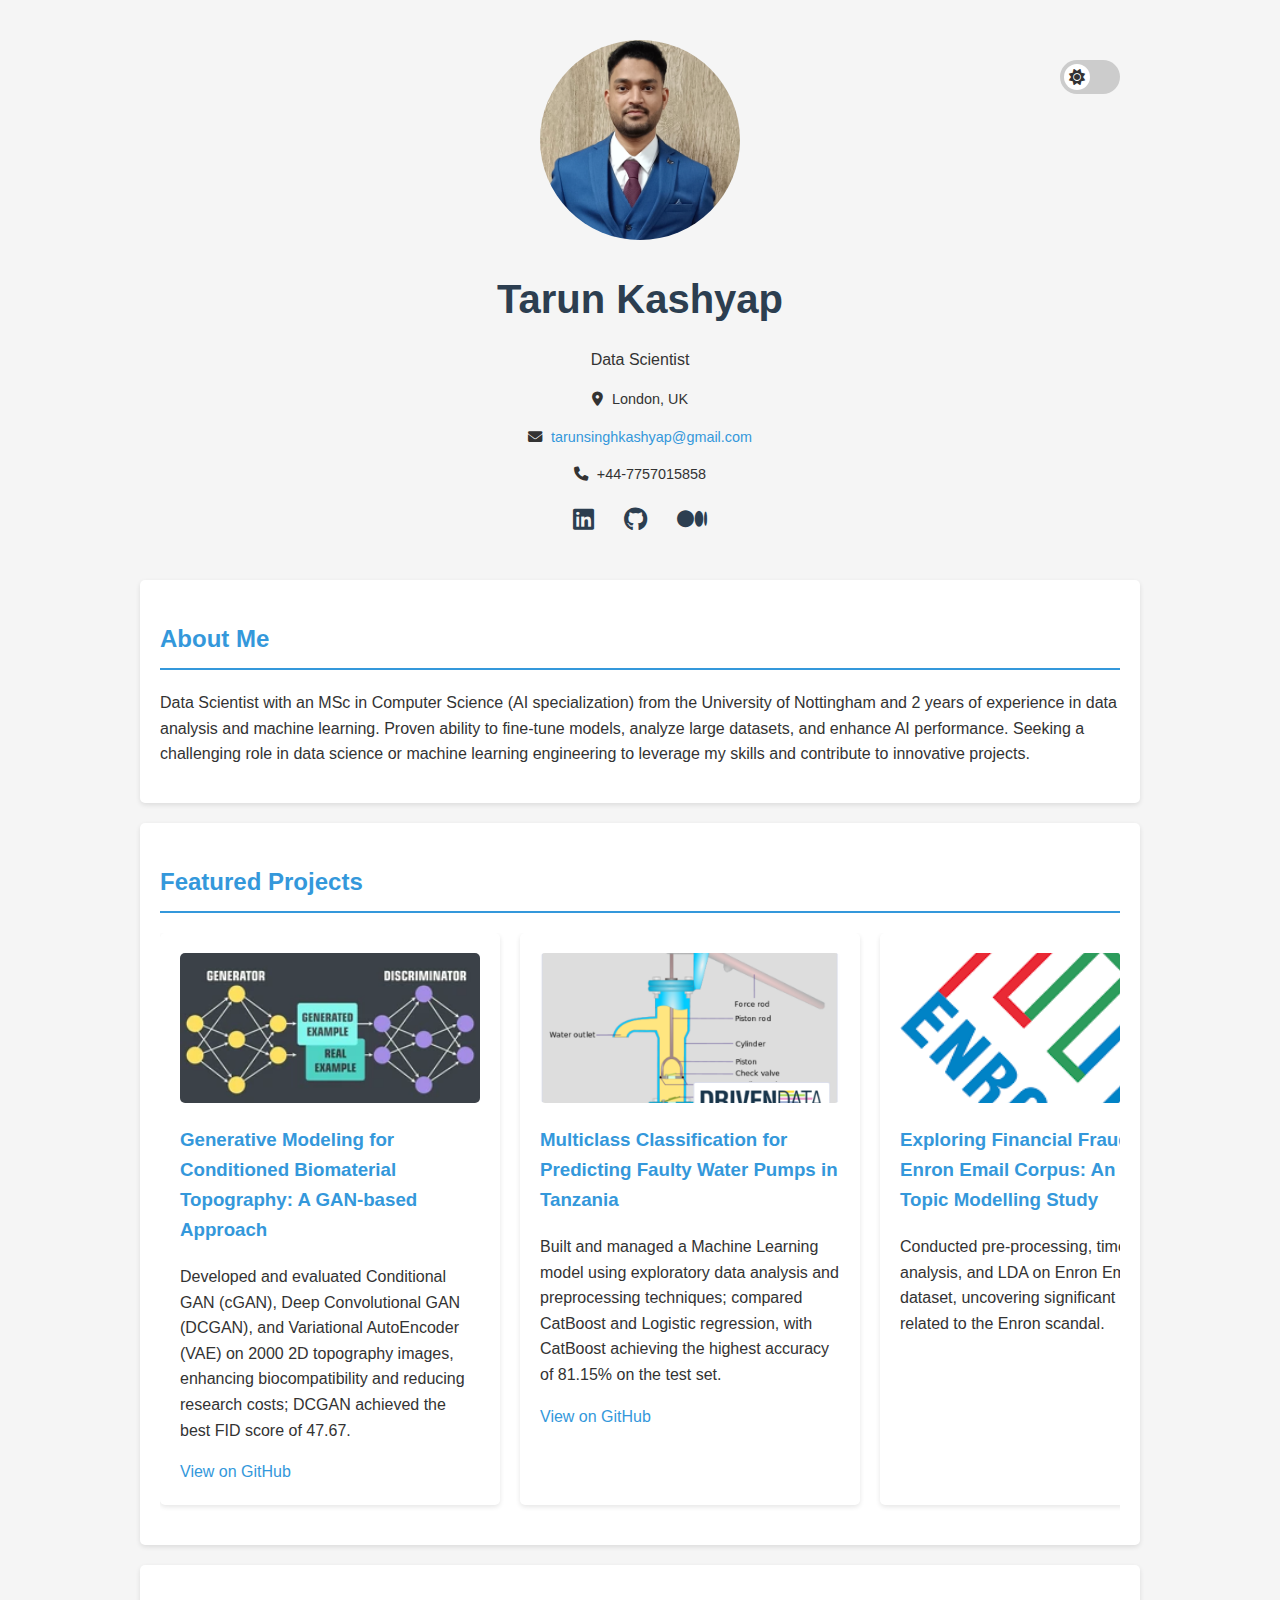
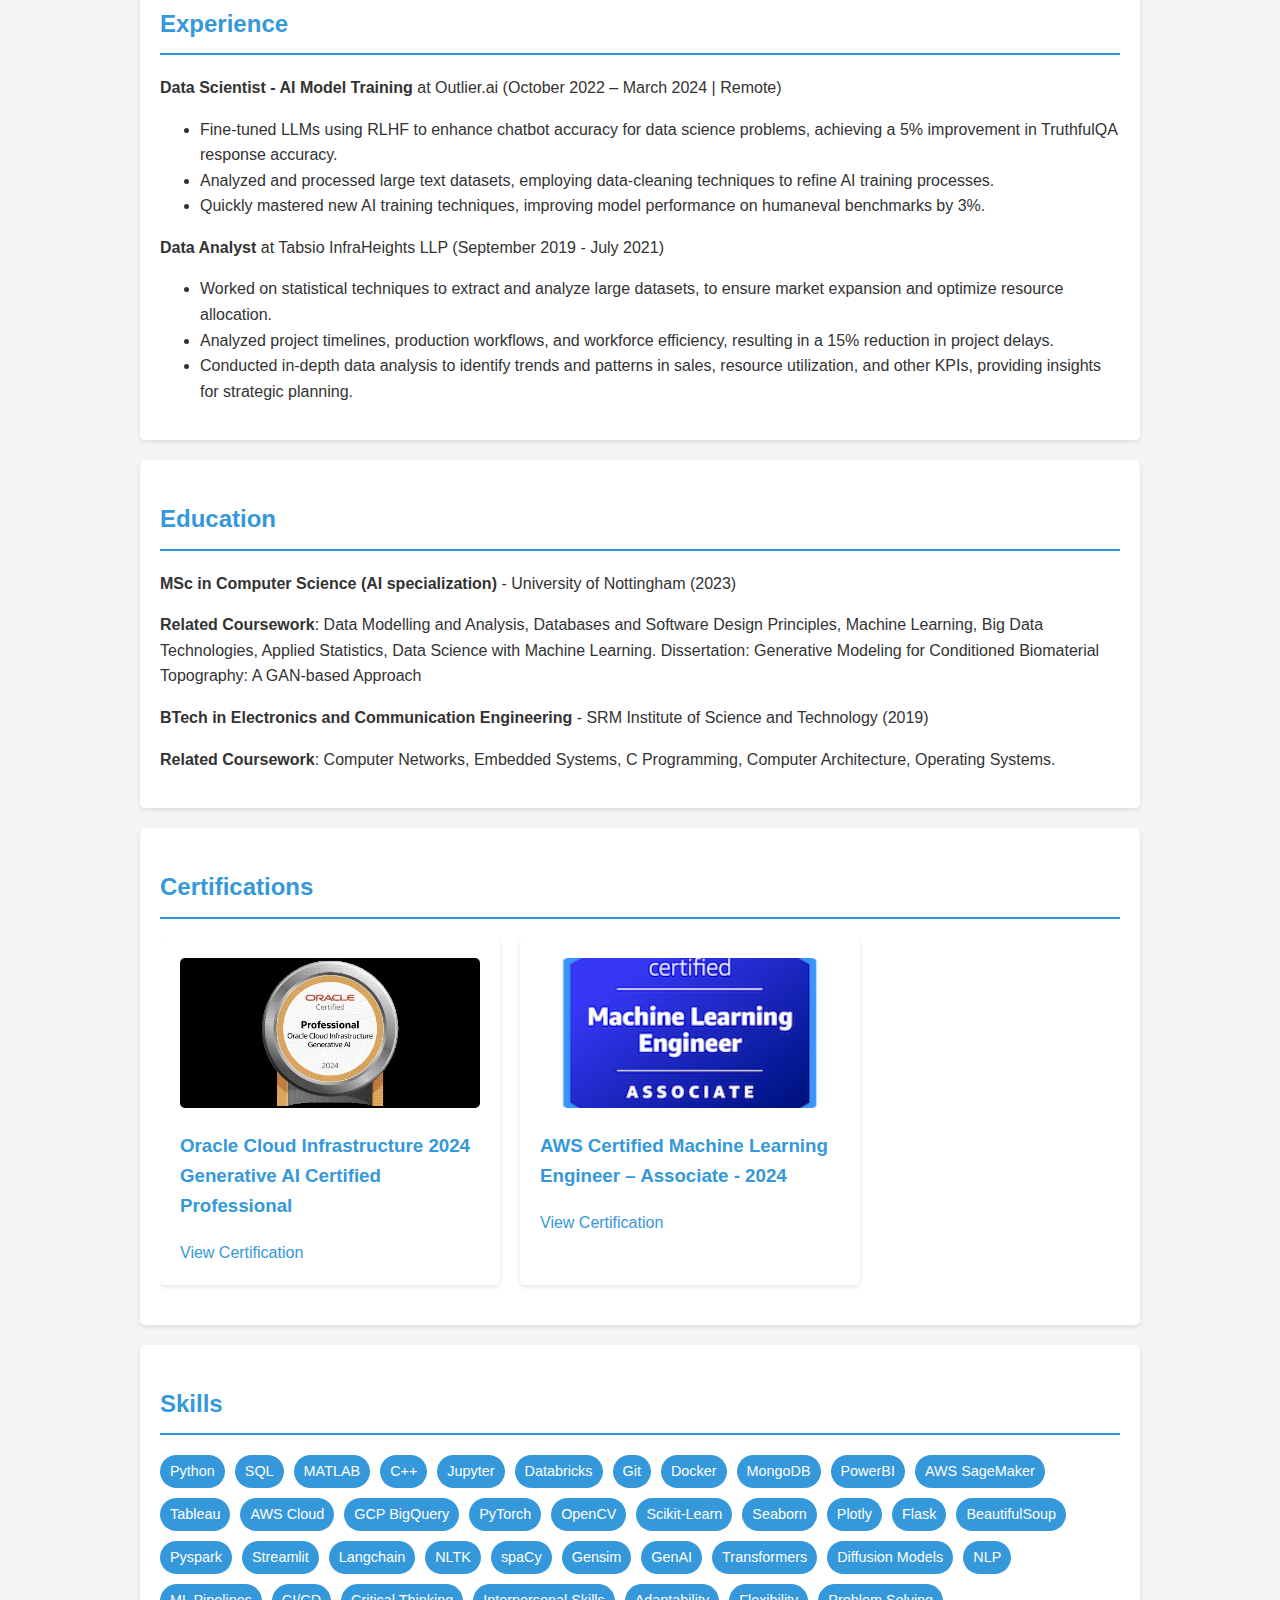
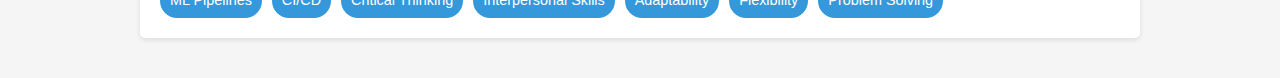
==== commit cc15e475: "Fix Structure" ====
--- a/index.html
+++ b/index.html
@@ -34,6 +34,80 @@
   <section class="section">
     <h2>About Me</h2>
     <p>Data Scientist with an MSc in Computer Science (AI specialization) from the University of Nottingham and 2 years of experience in data analysis and machine learning. Proven ability to fine-tune models, analyze large datasets, and enhance AI performance. Seeking a challenging role in data science or machine learning engineering to leverage my skills and contribute to innovative projects.</p>
+  </section>
+
+  <section class="section">
+    <h2>Featured Projects</h2>
+    <div class="projects-container">
+      <div class="projects">
+        <div class="project">
+          <img src="html/images/gan.png" alt="GAN Project" class="project-img">
+          <h3>Generative Modeling for Conditioned Biomaterial Topography: A GAN-based Approach</h3>
+          <p>Developed and evaluated Conditional GAN (cGAN), Deep Convolutional GAN (DCGAN), and Variational AutoEncoder (VAE) on 2000 2D topography images, enhancing biocompatibility and reducing research costs; DCGAN achieved the best FID score of 47.67.</p>
+          <a href="https://github.com/tarunk42/Masters_Dissertation">View on GitHub</a>
+        </div>
+        <div class="project">
+          <img src="html/images/tanzania.png" alt="Water Pump Classification" class="project-img">
+          <h3>Multiclass Classification for Predicting Faulty Water Pumps in Tanzania</h3>
+          <p>Built and managed a Machine Learning model using exploratory data analysis and preprocessing techniques; compared CatBoost and Logistic regression, with CatBoost achieving the highest accuracy of 81.15% on the test set.</p>
+          <a href="https://github.com/tarunk42/Multiclass-Classification-for-Predicting-Faulty-Water-Pumps-in-Tanzania">View on GitHub</a>
+        </div>
+        <div class="project">
+          <img src="html/images/enron.png" alt="Enron Email Analysis" class="project-img">
+          <h3>Exploring Financial Fraud in Enron Email Corpus: An LDA Topic Modelling Study</h3>
+          <p>Conducted pre-processing, time-series analysis, and LDA on Enron Email dataset, uncovering significant insights related to the Enron scandal.</p>
+          <!-- <a href="https://github.com/tarunk42/enron-email-analysis">View on GitHub</a> -->
+        </div>
+        <div class="project">
+          <img src="html/images/h1n1_flu.png" alt="H1N1 Vaccine Prediction" class="project-img">
+          <h3>H1N1 and Seasonal Vaccine Prediction</h3>
+          <p>Predicted H1N1/seasonal flu vaccine uptake using NCIRD's 2009 U.S. pandemic data, applying data wrangling, preprocessing, and feature engineering techniques. Implemented Logistic Regression and XGBoost models, with XGBoost achieving the best performance with an ROC score of 0.8535.</p>
+          <!-- <a href="https://github.com/tarunk42/h1n1-vaccine-prediction">View on GitHub</a> -->
+        </div>
+      </div>
+    </div>
+  </section>
+  
+  <section class="section">
+    <h2>Experience</h2>
+    <p><strong>Data Scientist - AI Model Training</strong> at Outlier.ai (October 2022 – March 2024 | Remote)</p>
+    <ul>
+      <li>Fine-tuned LLMs using RLHF to enhance chatbot accuracy for data science problems, achieving a 5% improvement in TruthfulQA response accuracy.</li>
+      <li>Analyzed and processed large text datasets, employing data-cleaning techniques to refine AI training processes.</li>
+      <li>Quickly mastered new AI training techniques, improving model performance on humaneval benchmarks by 3%.</li>
+    </ul>
+    <p><strong>Data Analyst</strong> at Tabsio InfraHeights LLP (September 2019 - July 2021)</p>
+    <ul>
+      <li>Worked on statistical techniques to extract and analyze large datasets, to ensure market expansion and optimize resource allocation.</li>
+      <li>Analyzed project timelines, production workflows, and workforce efficiency, resulting in a 15% reduction in project delays.</li>
+      <li>Conducted in-depth data analysis to identify trends and patterns in sales, resource utilization, and other KPIs, providing insights for strategic planning.</li>
+    </ul>
+  </section>
+
+  <section class="section">
+    <h2>Education</h2>
+    <p><strong>MSc in Computer Science (AI specialization)</strong> - University of Nottingham (2023)</p>
+    <p><strong>Related Coursework</strong>: Data Modelling and Analysis, Databases and Software Design Principles, Machine Learning, Big Data Technologies, Applied Statistics, Data Science with Machine Learning. Dissertation: Generative Modeling for Conditioned Biomaterial Topography: A GAN-based Approach</p>
+    <p><strong>BTech in Electronics and Communication Engineering</strong> - SRM Institute of Science and Technology (2019)</p>
+    <p><strong>Related Coursework</strong>: Computer Networks, Embedded Systems, C Programming, Computer Architecture, Operating Systems.</p>
+  </section>
+
+  <section class="section">
+    <h2>Certifications</h2>
+    <div class="projects-container">
+      <div class="projects">
+        <div class="project">
+          <img src="html/images/certification.jpg" alt="GAN Project" class="project-img">
+          <h3>Oracle Cloud Infrastructure 2024 Generative AI Certified Professional</h3>
+          <a href="https://catalog-education.oracle.com/pls/certview/sharebadge?id=42A19369B43EAD4795D42077953FCA64D907F205FBCA4A24A3C10E869C2F4BA9">View Certification</a>
+        </div>
+        <div class="project">
+          <img src="html/images/aws-certified-machine-learning-engineer-associate.png" alt="AWS Certification" class="project-img">
+          <h3>AWS Certified Machine Learning Engineer – Associate - 2024</h3>
+          <a href="https://www.credly.com/badges/758ed03d-4716-4978-abe8-57dc4838efe6/public_url">View Certification</a>
+        </div>
+      </div>
+    </div>
   </section>
 
   <section class="section">
@@ -80,79 +154,6 @@
     </div>
   </section>
 
-  <section class="section">
-    <h2>Featured Projects</h2>
-    <div class="projects-container">
-      <div class="projects">
-        <div class="project">
-          <img src="html/images/gan.png" alt="GAN Project" class="project-img">
-          <h3>Generative Modeling for Conditioned Biomaterial Topography: A GAN-based Approach</h3>
-          <p>Developed and evaluated Conditional GAN (cGAN), Deep Convolutional GAN (DCGAN), and Variational AutoEncoder (VAE) on 2000 2D topography images, enhancing biocompatibility and reducing research costs; DCGAN achieved the best FID score of 47.67.</p>
-          <a href="https://github.com/tarunk42/Masters_Dissertation">View on GitHub</a>
-        </div>
-        <div class="project">
-          <img src="html/images/tanzania.png" alt="Water Pump Classification" class="project-img">
-          <h3>Multiclass Classification for Predicting Faulty Water Pumps in Tanzania</h3>
-          <p>Built and managed a Machine Learning model using exploratory data analysis and preprocessing techniques; compared CatBoost and Logistic regression, with CatBoost achieving the highest accuracy of 81.15% on the test set.</p>
-          <a href="https://github.com/tarunk42/Multiclass-Classification-for-Predicting-Faulty-Water-Pumps-in-Tanzania">View on GitHub</a>
-        </div>
-        <div class="project">
-          <img src="html/images/enron.png" alt="Enron Email Analysis" class="project-img">
-          <h3>Exploring Financial Fraud in Enron Email Corpus: An LDA Topic Modelling Study</h3>
-          <p>Conducted pre-processing, time-series analysis, and LDA on Enron Email dataset, uncovering significant insights related to the Enron scandal.</p>
-          <!-- <a href="https://github.com/tarunk42/enron-email-analysis">View on GitHub</a> -->
-        </div>
-        <div class="project">
-          <img src="html/images/h1n1_flu.png" alt="H1N1 Vaccine Prediction" class="project-img">
-          <h3>H1N1 and Seasonal Vaccine Prediction</h3>
-          <p>Predicted H1N1/seasonal flu vaccine uptake using NCIRD's 2009 U.S. pandemic data, applying data wrangling, preprocessing, and feature engineering techniques. Implemented Logistic Regression and XGBoost models, with XGBoost achieving the best performance with an ROC score of 0.8535.</p>
-          <!-- <a href="https://github.com/tarunk42/h1n1-vaccine-prediction">View on GitHub</a> -->
-        </div>
-      </div>
-    </div>
-  </section>
-  
-  <section class="section">
-    <h2>Experience</h2>
-    <p><strong>Data Scientist - AI Model Training</strong> at Outlier.ai (October 2022 – March 2024 | Remote)</p>
-    <ul>
-      <li>Fine-tuned LLMs using RLHF to enhance chatbot accuracy for data science problems, achieving a 5% improvement in TruthfulQA response accuracy.</li>
-      <li>Analyzed and processed large text datasets, employing data-cleaning techniques to refine AI training processes.</li>
-      <li>Quickly mastered new AI training techniques, improving model performance on humaneval benchmarks by 3%.</li>
-    </ul>
-    <p><strong>Machine Learning Intern</strong> at TangoEye (September 2021 - March 2022 | Chennai, India)</p>
-    <ul>
-      <li>Improved object detection algorithm, boosting accuracy for retail footfall analysis.</li>
-      <li>Identified and addressed challenges such as occlusions, low-light conditions, and crowded spaces, resulting in a 12% reduction in false positives.</li>
-      <li>Collaborated with the software team to optimize real-time performance, achieving a 10% reduction in processing time. Tools used: PyTorch, OpenCV, and Python; documented the project details comprehensively.</li>
-    </ul>
-  </section>
-
-  <section class="section">
-    <h2>Education</h2>
-    <p><strong>MSc in Computer Science (AI specialization)</strong> - University of Nottingham (2022 – 2023)</p>
-    <p>Related Coursework: Data Modelling and Analysis, Databases and Software Design Principles, Machine Learning, Big Data Technologies, Applied Statistics, Data Science with Machine Learning. Dissertation: Generative Modeling for Conditioned Biomaterial Topography: A GAN-based Approach</p>
-    <p><strong>BTech in Electronics and Communication Engineering</strong> - SRM Institute of Science and Technology (2015 - 2019)</p>
-    <p>Modules: Computer Networks, Embedded Systems, C Programming, Computer Architecture, Operating Systems.</p>
-  </section>
-
-  <section class="section">
-    <h2>Certifications</h2>
-    <div class="projects-container">
-      <div class="projects">
-        <div class="project">
-          <img src="html/images/certification.jpg" alt="GAN Project" class="project-img">
-          <h3>Oracle Cloud Infrastructure 2024 Generative AI Certified Professional</h3>
-          <a href="https://catalog-education.oracle.com/pls/certview/sharebadge?id=42A19369B43EAD4795D42077953FCA64D907F205FBCA4A24A3C10E869C2F4BA9">View Certification</a>
-        </div>
-        <div class="project">
-          <img src="html/images/aws-certified-machine-learning-engineer-associate.png" alt="AWS Certification" class="project-img">
-          <h3>AWS Certified Machine Learning Engineer – Associate - 2024</h3>
-          <a href="https://www.credly.com/badges/758ed03d-4716-4978-abe8-57dc4838efe6/public_url">View Certification</a>
-        </div>
-      </div>
-    </div>
-  </section>
   <button id="scroll-to-top" title="Go to top">
     <i class="fas fa-arrow-up"></i>
   </button>
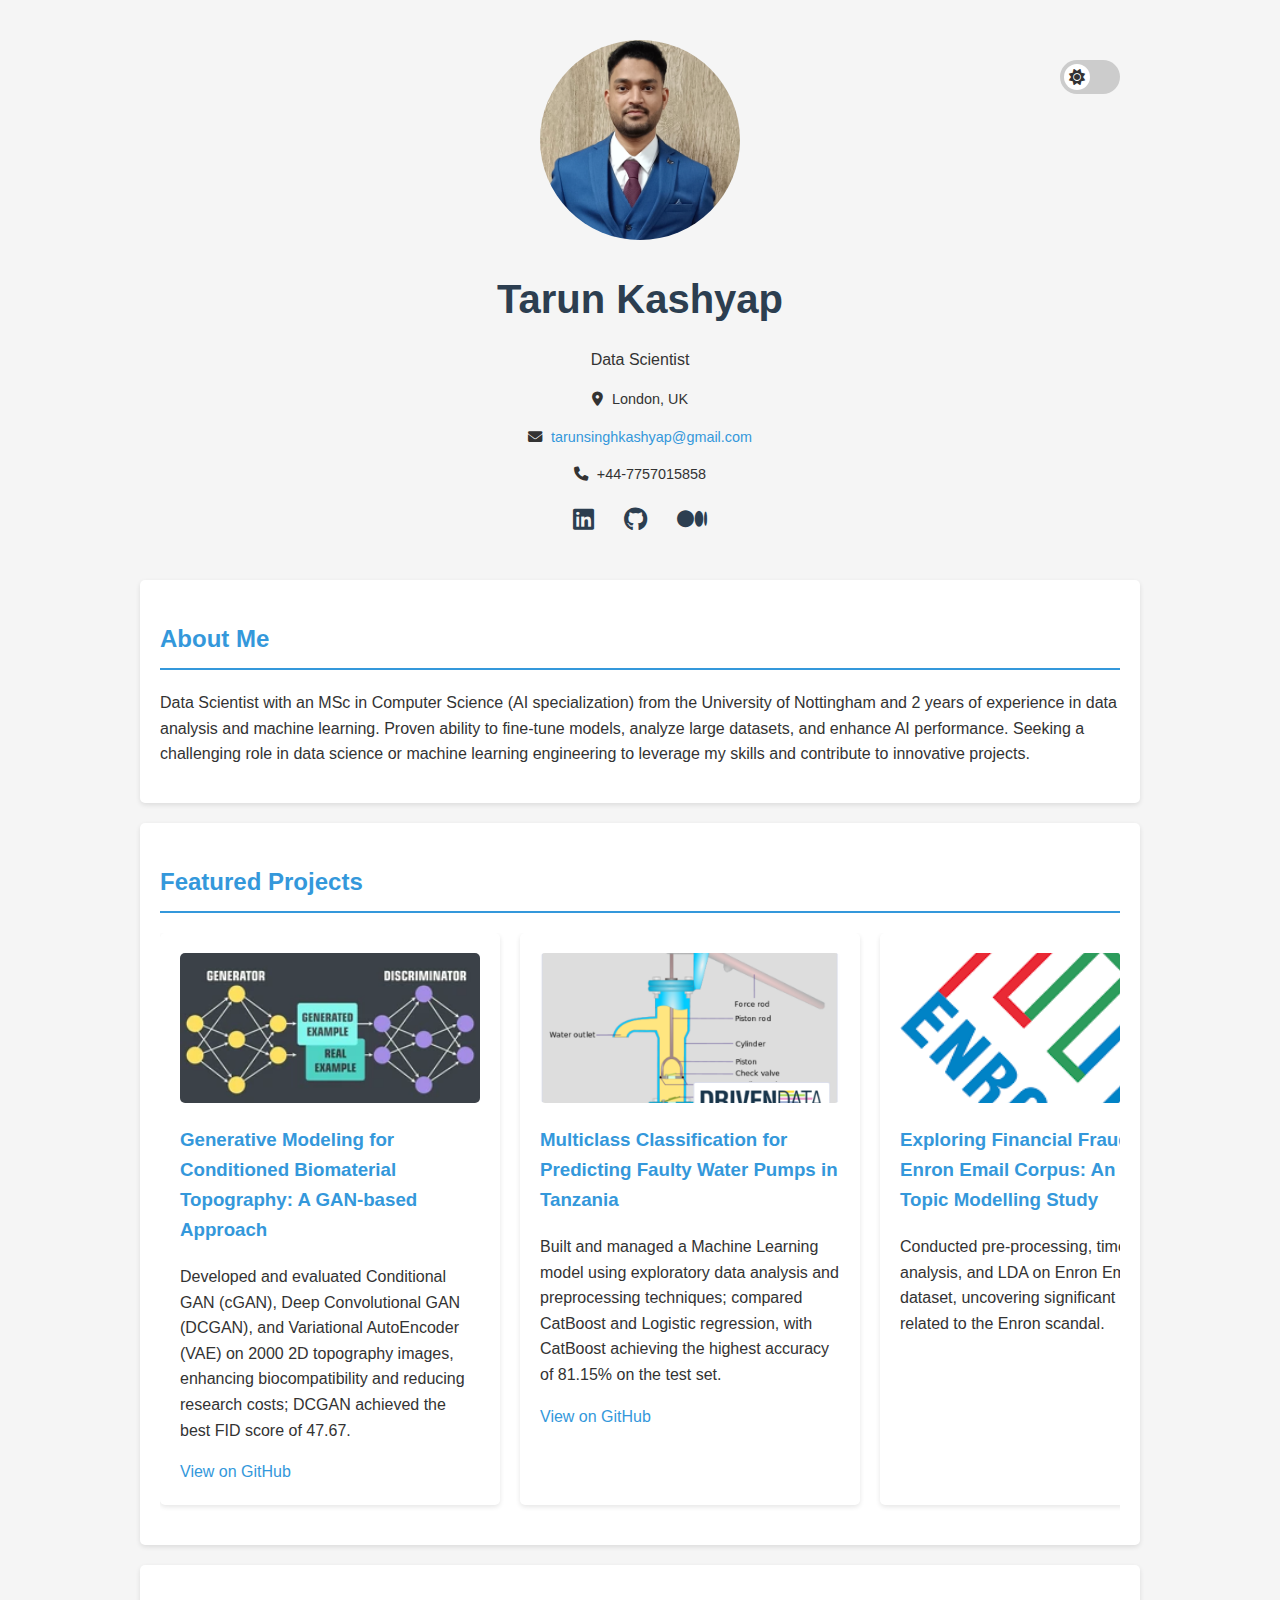
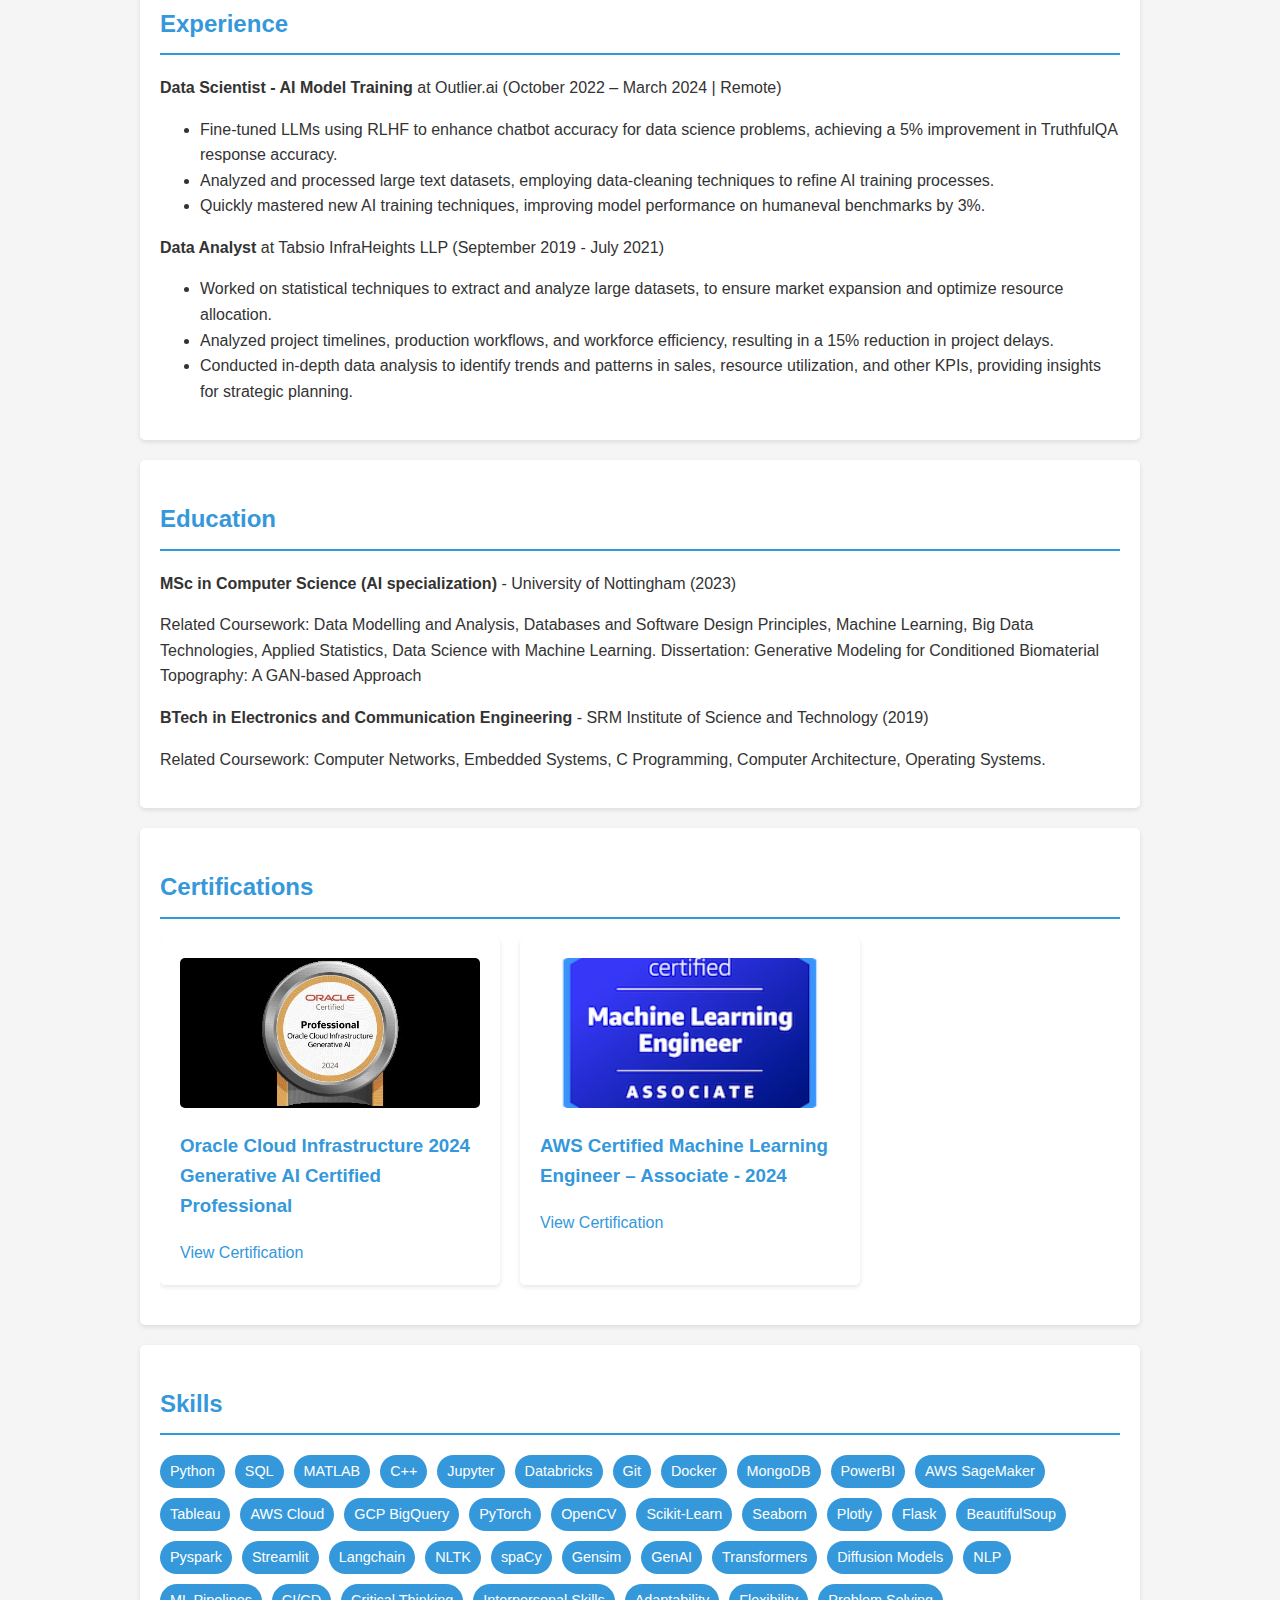
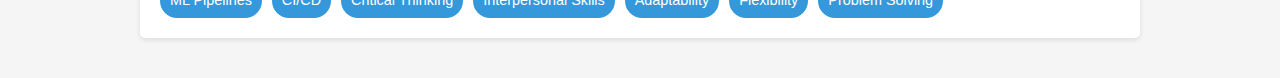
==== commit 9718f4e5: "Fix" ====
--- a/index.html
+++ b/index.html
@@ -87,9 +87,9 @@
   <section class="section">
     <h2>Education</h2>
     <p><strong>MSc in Computer Science (AI specialization)</strong> - University of Nottingham (2023)</p>
-    <p><strong>Related Coursework</strong>: Data Modelling and Analysis, Databases and Software Design Principles, Machine Learning, Big Data Technologies, Applied Statistics, Data Science with Machine Learning. Dissertation: Generative Modeling for Conditioned Biomaterial Topography: A GAN-based Approach</p>
+    <p>Related Coursework: Data Modelling and Analysis, Databases and Software Design Principles, Machine Learning, Big Data Technologies, Applied Statistics, Data Science with Machine Learning. Dissertation: Generative Modeling for Conditioned Biomaterial Topography: A GAN-based Approach</p>
     <p><strong>BTech in Electronics and Communication Engineering</strong> - SRM Institute of Science and Technology (2019)</p>
-    <p><strong>Related Coursework</strong>: Computer Networks, Embedded Systems, C Programming, Computer Architecture, Operating Systems.</p>
+    <p>Related Coursework: Computer Networks, Embedded Systems, C Programming, Computer Architecture, Operating Systems.</p>
   </section>
 
   <section class="section">
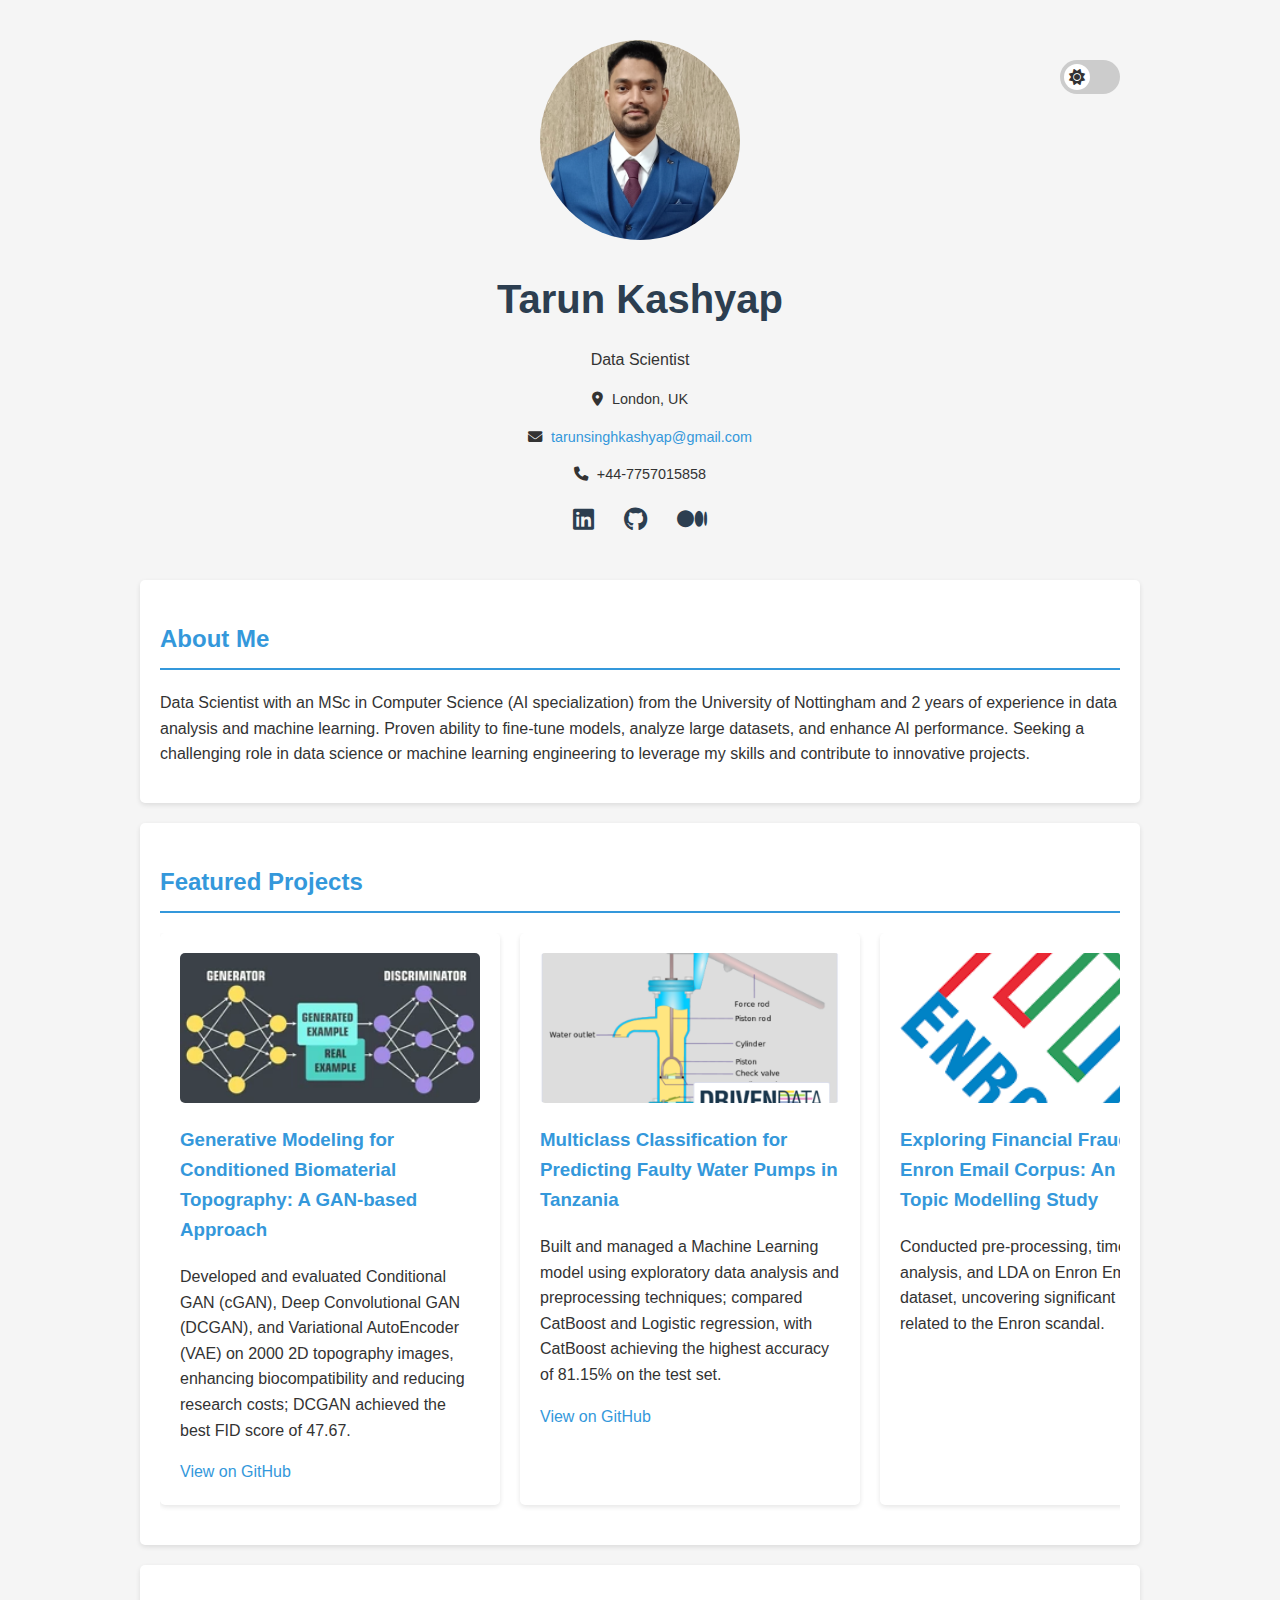
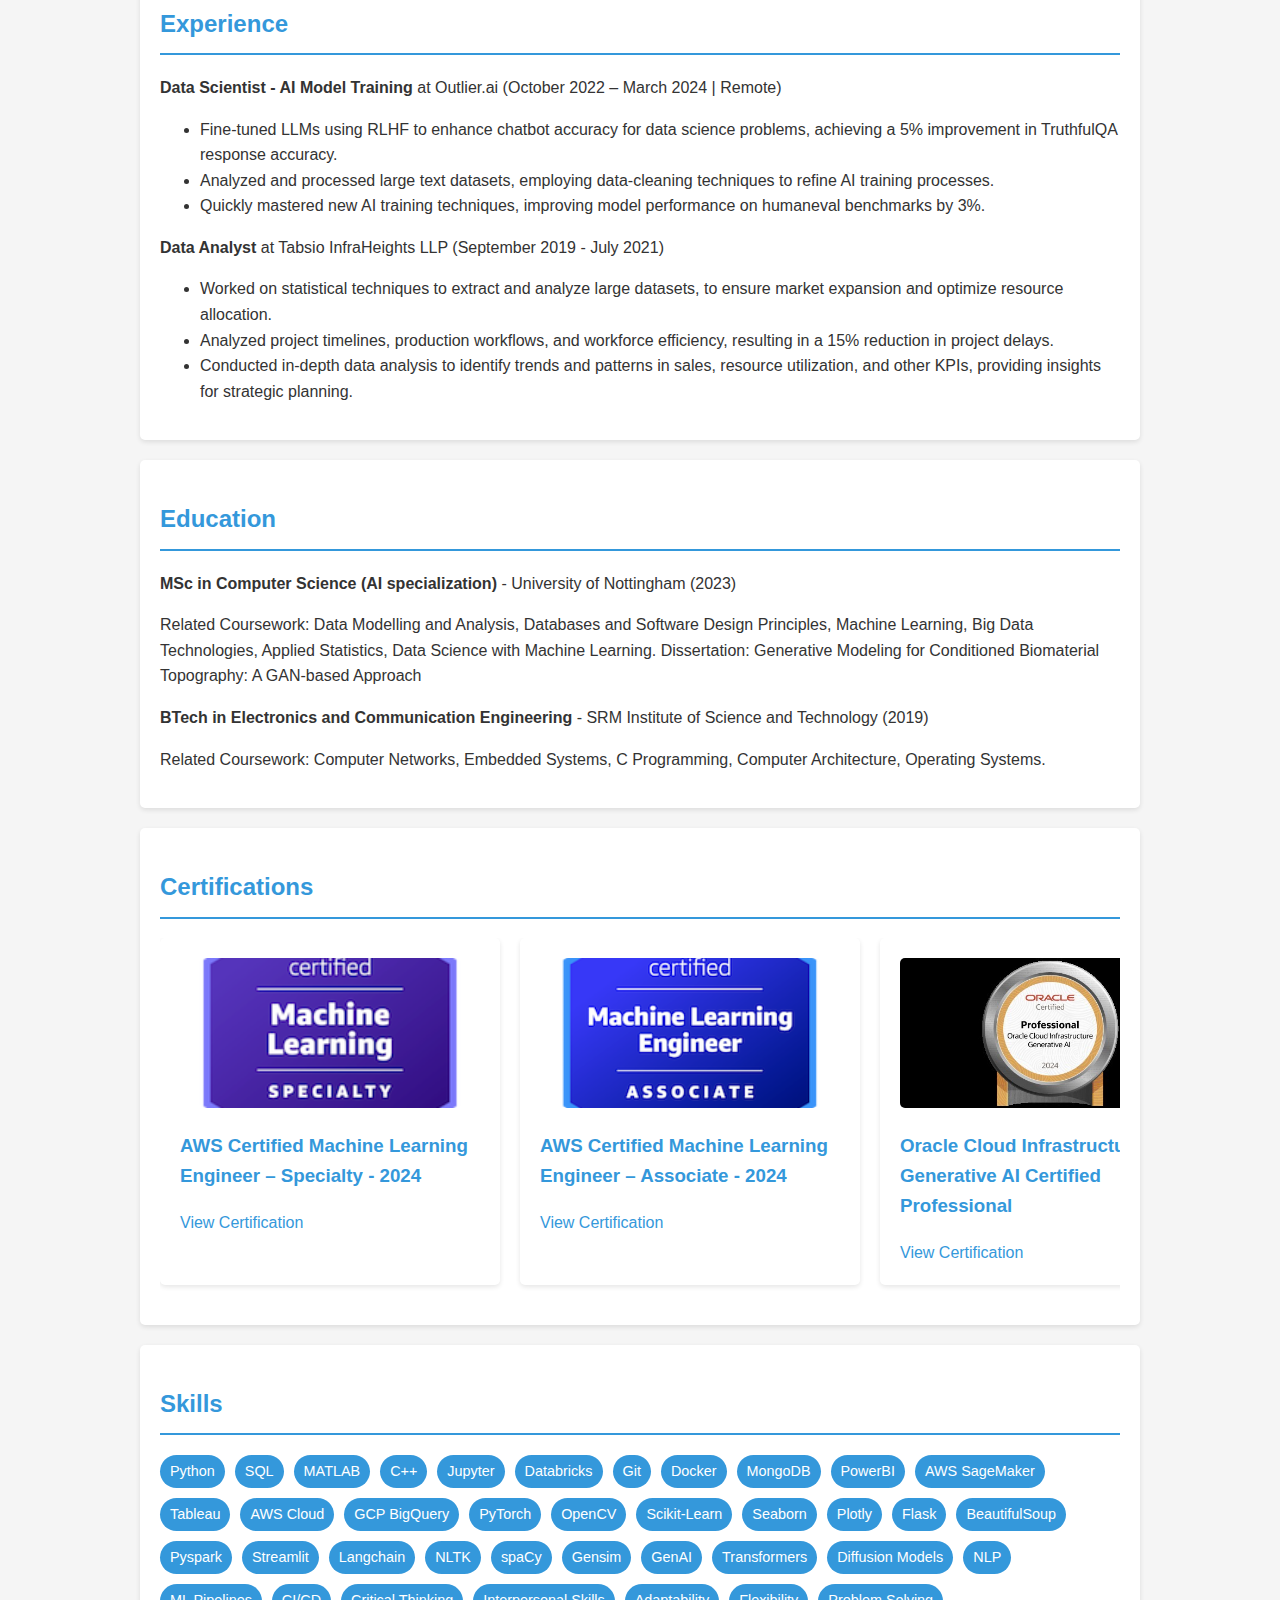
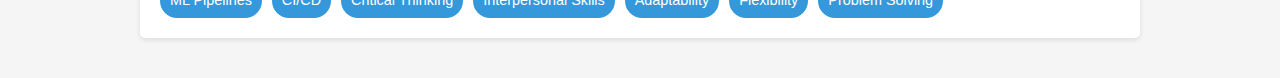
==== commit e50b3980: "Added Specialty Certification" ====
--- a/index.html
+++ b/index.html
@@ -97,14 +97,19 @@
     <div class="projects-container">
       <div class="projects">
         <div class="project">
-          <img src="html/images/certification.jpg" alt="GAN Project" class="project-img">
-          <h3>Oracle Cloud Infrastructure 2024 Generative AI Certified Professional</h3>
-          <a href="https://catalog-education.oracle.com/pls/certview/sharebadge?id=42A19369B43EAD4795D42077953FCA64D907F205FBCA4A24A3C10E869C2F4BA9">View Certification</a>
+          <img src="html/images/awsml.png" alt="AWS Certification" class="project-img">
+          <h3>AWS Certified Machine Learning Engineer – Specialty - 2024</h3>
+          <a href="https://www.credly.com/badges/374719dd-ff32-4f3a-9bf5-9cf09446768e/public_url">View Certification</a>
         </div>
         <div class="project">
           <img src="html/images/aws-certified-machine-learning-engineer-associate.png" alt="AWS Certification" class="project-img">
           <h3>AWS Certified Machine Learning Engineer – Associate - 2024</h3>
           <a href="https://www.credly.com/badges/758ed03d-4716-4978-abe8-57dc4838efe6/public_url">View Certification</a>
+        </div>
+        <div class="project">
+          <img src="html/images/certification.jpg" alt="GAN Project" class="project-img">
+          <h3>Oracle Cloud Infrastructure 2024 Generative AI Certified Professional</h3>
+          <a href="https://catalog-education.oracle.com/pls/certview/sharebadge?id=42A19369B43EAD4795D42077953FCA64D907F205FBCA4A24A3C10E869C2F4BA9">View Certification</a>
         </div>
       </div>
     </div>
